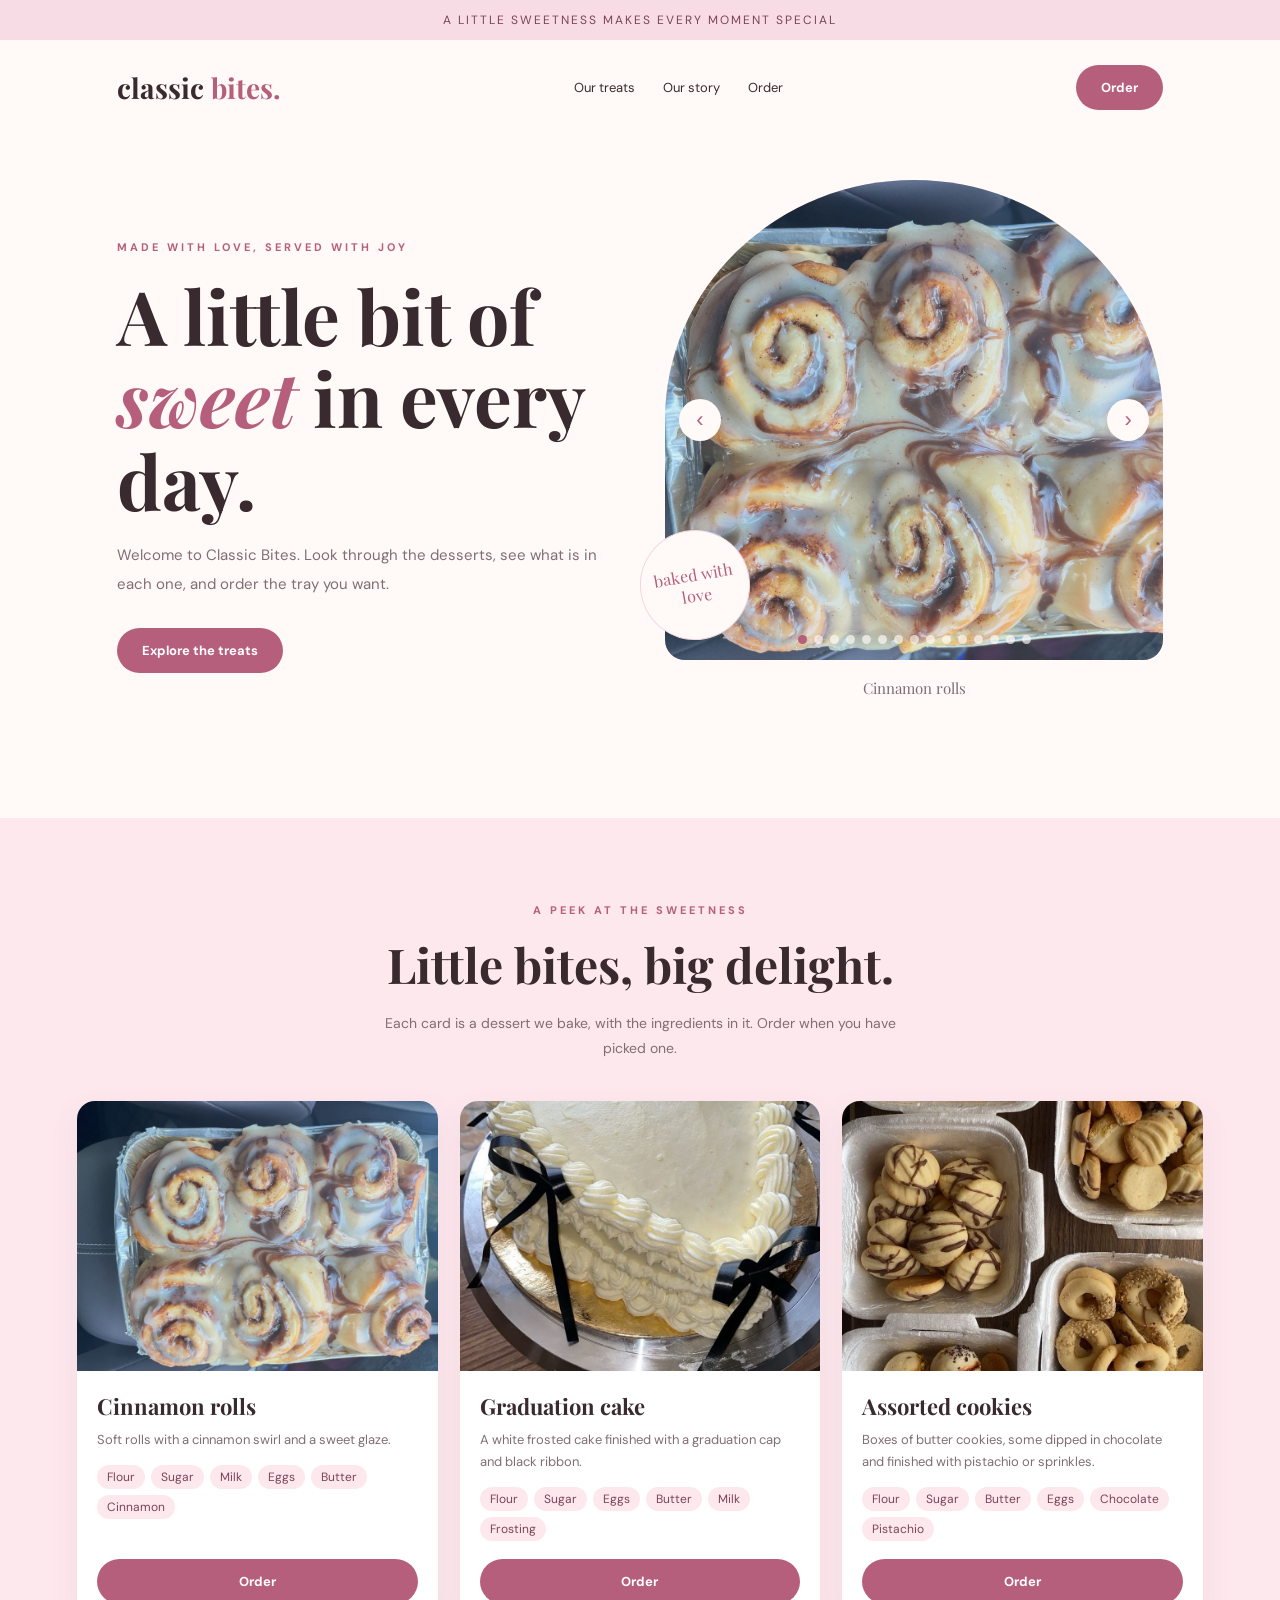
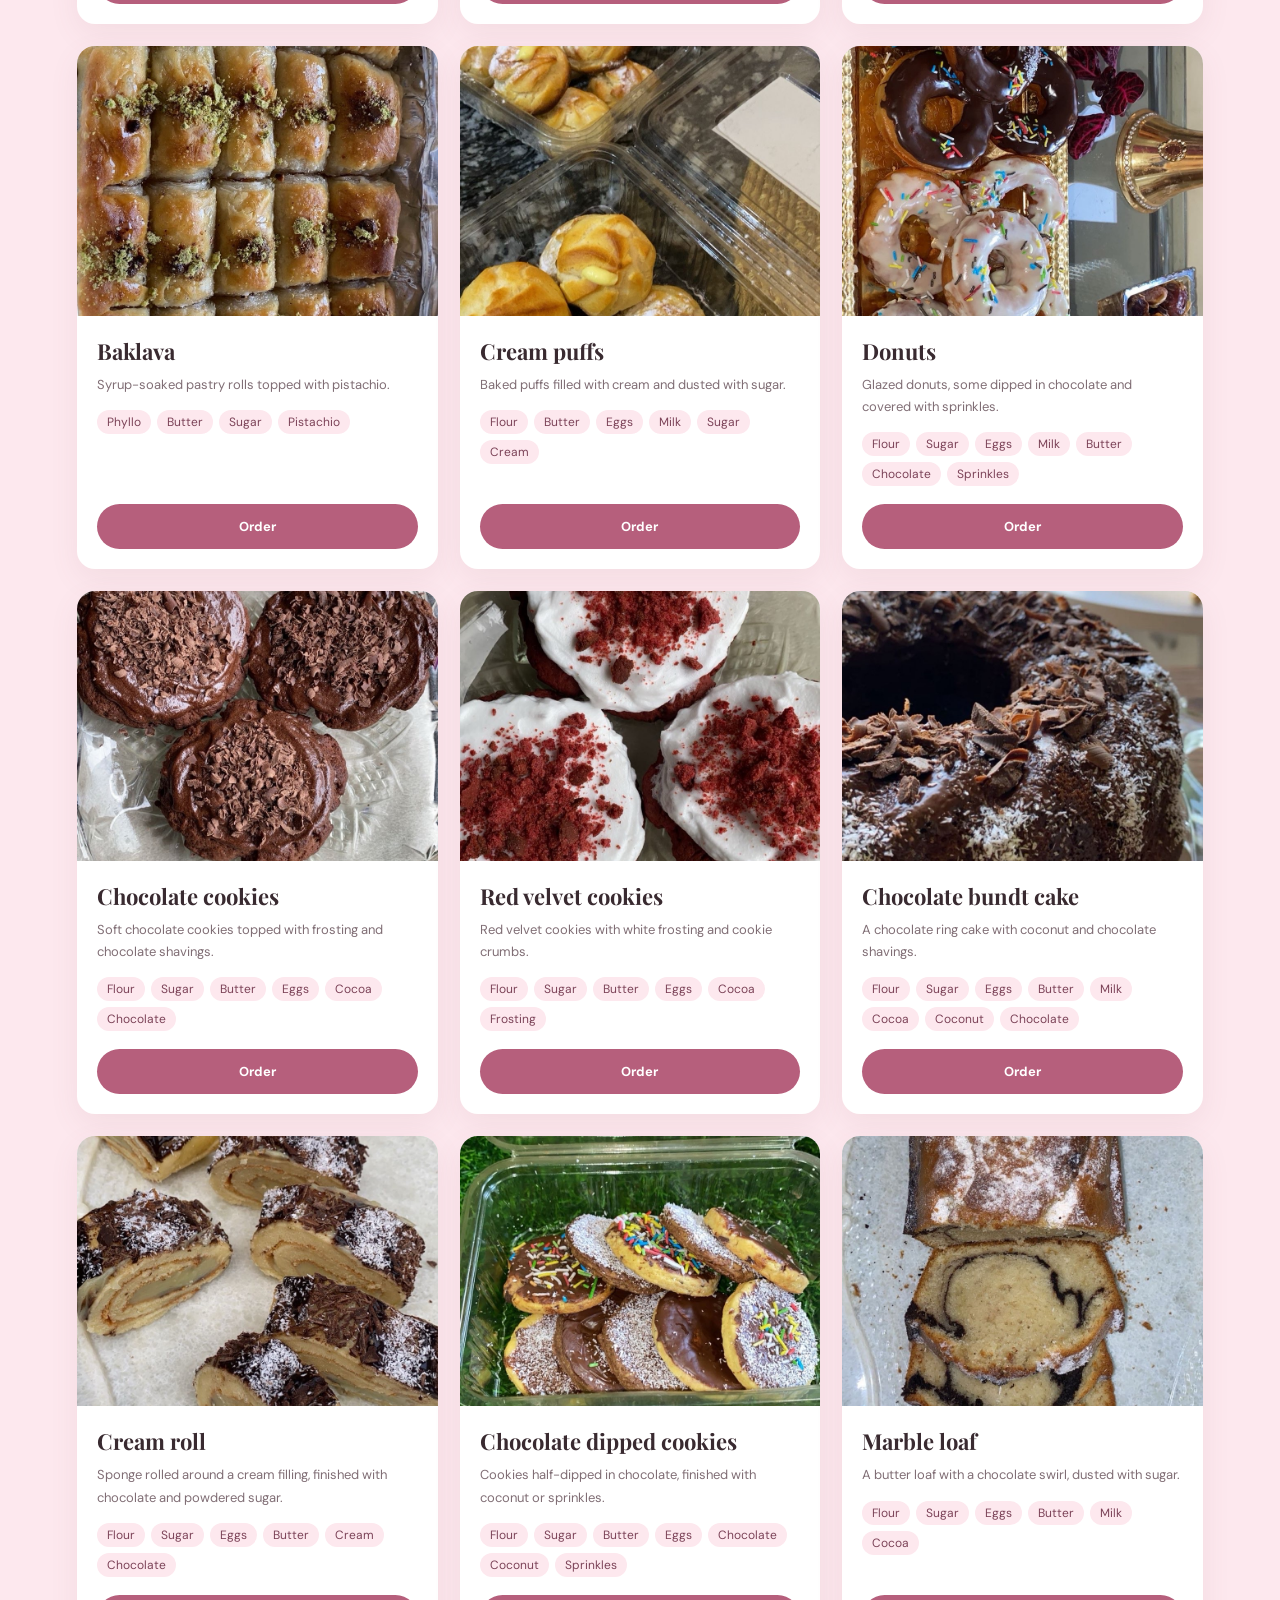
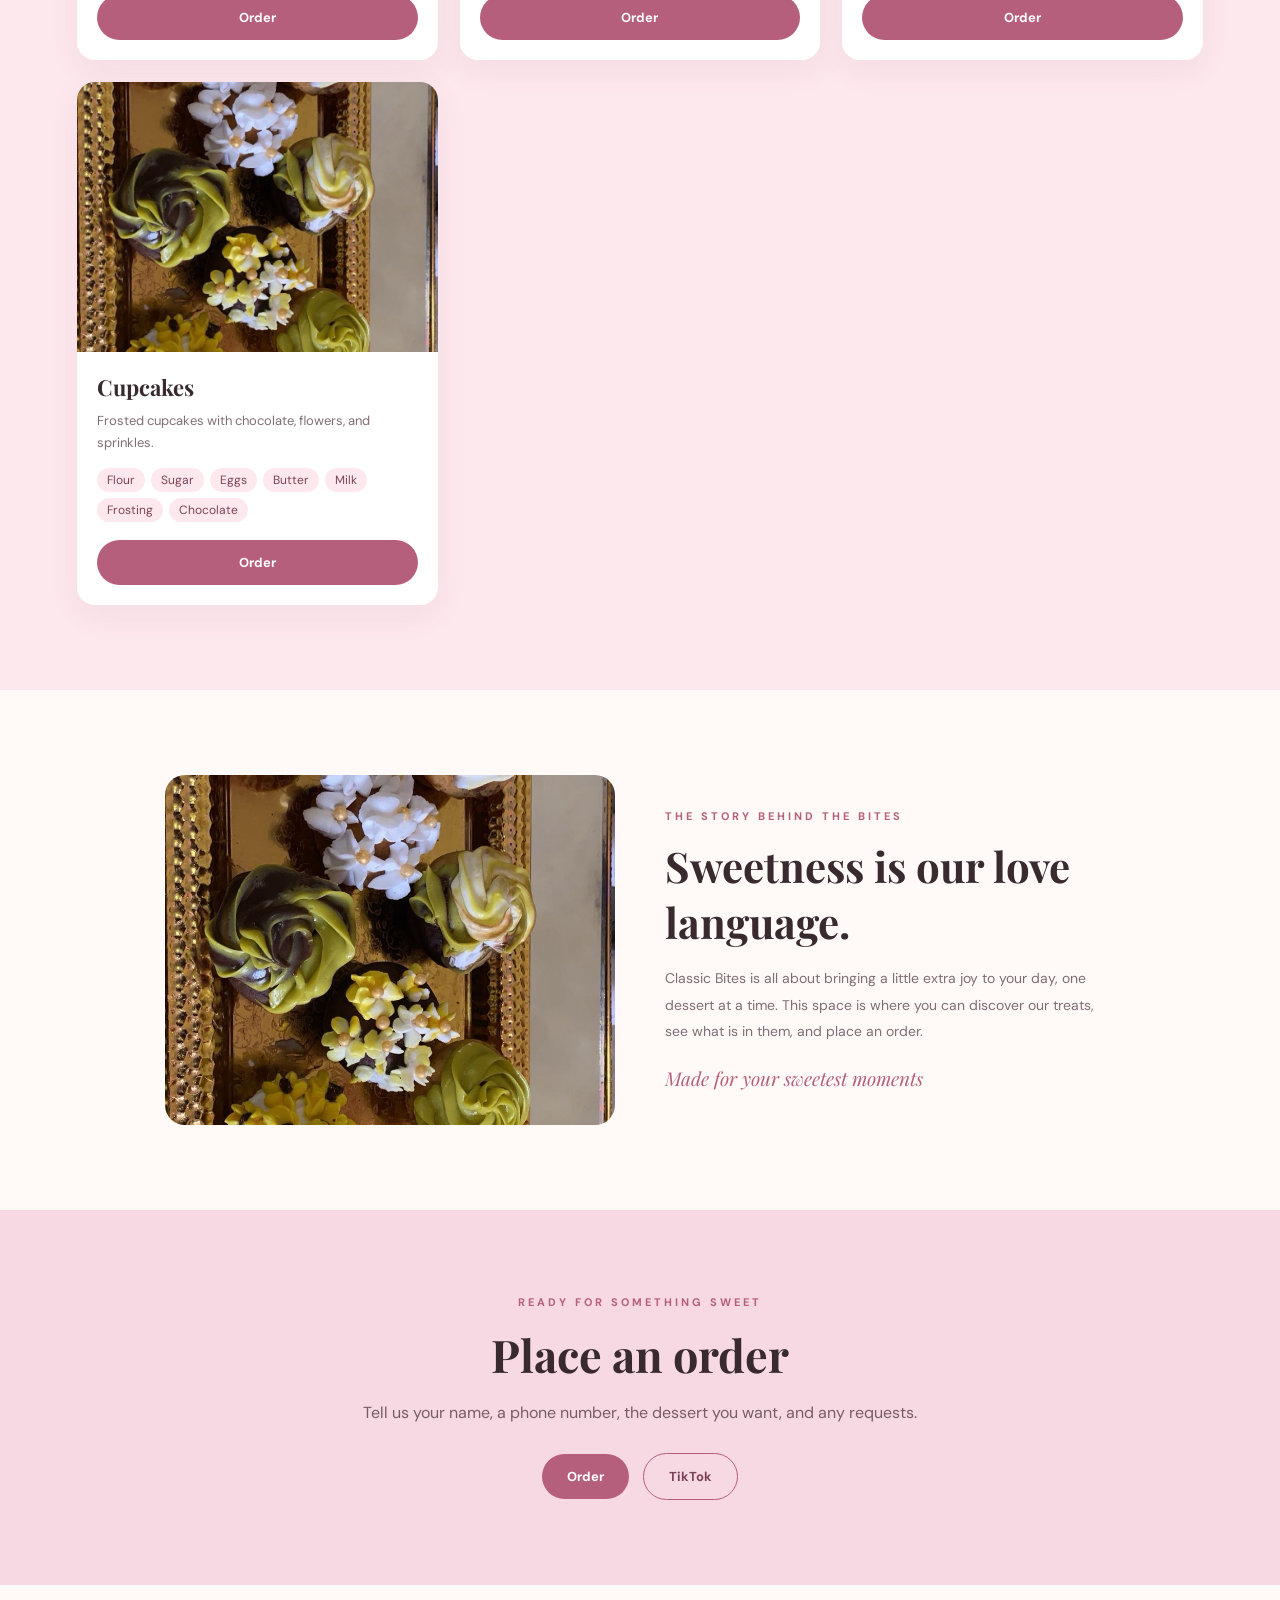
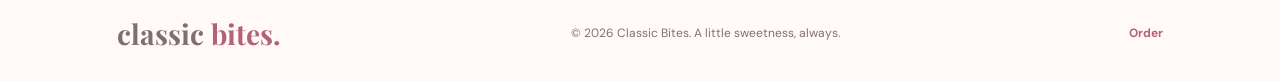
==== index.html @ 09674e78 "Show the baked desserts and add an order page. The homepage cycles the local photos and lists ingred" ====
<!DOCTYPE html>
<html lang="en">
<head>
<meta charset="UTF-8">
<meta name="viewport" content="width=device-width, initial-scale=1.0">
<title>Classic Bites | Sweet Moments</title>
<meta name="description" content="Classic Bites — baked desserts you can look through and order.">
<link href="https://fonts.googleapis.com/css2?family=DM+Sans:wght@400;500;600;700&family=Playfair+Display:ital,wght@0,500;0,600;0,700;1,500&display=swap" rel="stylesheet">
<link rel="stylesheet" href="styles.css">
</head>
<body>

<div class="announcement">
A LITTLE SWEETNESS MAKES EVERY MOMENT SPECIAL
</div>

<header>
<a href="index.html" class="logo">classic <span>bites.</span></a>

<nav>
<a href="#treats">Our treats</a>
<a href="#story">Our story</a>
<a href="order.html">Order</a>
</nav>

<a class="button" href="order.html">Order</a>
</header>

<main>

<section class="hero">
<div>
<div class="eyebrow">MADE WITH LOVE, SERVED WITH JOY</div>

<h1>A little bit of <em>sweet</em> in every day.</h1>

<p>
Welcome to Classic Bites. Look through the desserts, see what is in each one, and order the tray you want.
</p>

<a href="#treats" class="button">Explore the treats</a>
</div>

<div class="hero-image">
<div class="cycle-frame">
<div class="cycle" id="cycle"></div>
<button class="cycle-btn prev" id="cycle-prev" type="button" aria-label="Previous dessert">‹</button>
<button class="cycle-btn next" id="cycle-next" type="button" aria-label="Next dessert">›</button>
<div class="cycle-dots" id="cycle-dots"></div>
<div class="stamp">baked with<br>love</div>
</div>
<p class="cycle-caption" id="cycle-caption" aria-live="polite"></p>
</div>
</section>

<section class="section soft" id="treats">

<div class="eyebrow">A PEEK AT THE SWEETNESS</div>

<h2>Little bites, big delight.</h2>

<p class="intro">
Each card is a dessert we bake, with the ingredients in it. Order when you have picked one.
</p>

<div class="gallery" id="gallery"></div>
</section>

<section class="section" id="story">

<div class="about">

<img src="desserts/cupcakes.jpg" alt="Frosted cupcakes">

<div>
<div class="eyebrow">THE STORY BEHIND THE BITES</div>

<h2>Sweetness is our love language.</h2>

<p>
Classic Bites is all about bringing a little extra joy to your day, one dessert at a time. This space is where you can discover our treats, see what is in them, and place an order.
</p>

<div class="note">Made for your sweetest moments</div>
</div>

</div>
</section>

<section class="cta" id="connect">

<div class="eyebrow">READY FOR SOMETHING SWEET</div>

<h2>Place an order</h2>

<p>
Tell us your name, a phone number, the dessert you want, and any requests.
</p>

<a class="button" href="order.html">Order</a>
<a class="button" href="https://www.tiktok.com/search?q=Classic%20Bites" target="_blank" rel="noopener">TikTok</a>

</section>

</main>

<footer>

<a href="index.html" class="logo">classic <span>bites.</span></a>

<span>© 2026 Classic Bites. A little sweetness, always.</span>

<a class="social" href="order.html">Order</a>

</footer>

<script src="desserts.js"></script>
<script src="home.js"></script>
</body>
</html>
---- styles.css ----
* {
  margin: 0;
  padding: 0;
  box-sizing: border-box;
  scroll-behavior: smooth;
}

body {
  background: #fffaf8;
  color: #392a30;
  font-family: 'DM Sans', sans-serif;
}

a {
  text-decoration: none;
  color: inherit;
}

img {
  max-width: 100%;
}

.announcement {
  background: #f8dce5;
  color: #7c4358;
  text-align: center;
  padding: 12px;
  font-size: 12px;
  letter-spacing: 2px;
  text-transform: uppercase;
}

header {
  max-width: 1200px;
  margin: auto;
  padding: 25px 6%;
  display: flex;
  justify-content: space-between;
  align-items: center;
  flex-wrap: wrap;
  gap: 20px;
}

.logo {
  font-family: 'Playfair Display', serif;
  font-size: 28px;
  font-weight: bold;
}

.logo span {
  color: #b65f7c;
}

nav {
  display: flex;
  gap: 28px;
  font-size: 13px;
}

nav a:hover {
  color: #b65f7c;
}

.button {
  display: inline-block;
  background: #b65f7c;
  color: white;
  padding: 14px 25px;
  border-radius: 50px;
  font-size: 13px;
  font-weight: bold;
  border: 0;
  cursor: pointer;
  transition: .3s;
}

.button:hover {
  background: #944a65;
  transform: translateY(-3px);
}

.hero {
  max-width: 1200px;
  margin: auto;
  padding: 45px 6% 85px;
  display: grid;
  grid-template-columns: 1fr 1fr;
  align-items: center;
  gap: 50px;
}

.eyebrow {
  color: #b65f7c;
  font-size: 11px;
  letter-spacing: 3px;
  font-weight: bold;
  text-transform: uppercase;
}

h1, h2, h3 {
  font-family: 'Playfair Display', serif;
}

h1 {
  font-size: clamp(45px, 6vw, 75px);
  line-height: 1.1;
  margin: 20px 0;
}

h1 em {
  color: #b65f7c;
}

.hero p {
  color: #806e75;
  line-height: 1.9;
  font-size: 15px;
  margin-bottom: 30px;
}

.hero-image {
  position: relative;
}

.cycle-frame {
  position: relative;
}

.cycle {
  position: relative;
  height: 480px;
  border-radius: 50% 50% 20px 20px;
  overflow: hidden;
  background: #f6d9e2;
}

.cycle-slide {
  position: absolute;
  inset: 0;
  opacity: 0;
  transition: opacity .6s ease;
}

.cycle-slide.is-active {
  opacity: 1;
  z-index: 1;
}

.cycle-slide img {
  width: 100%;
  height: 100%;
  object-fit: cover;
}

.cycle-btn {
  position: absolute;
  top: 50%;
  z-index: 2;
  transform: translateY(-50%);
  width: 42px;
  height: 42px;
  border: 0;
  border-radius: 50%;
  background: #fffaf8;
  color: #b65f7c;
  font-size: 22px;
  cursor: pointer;
  box-shadow: 0 8px 20px #8b536030;
}

.cycle-btn.prev { left: 14px; }
.cycle-btn.next { right: 14px; }

.cycle-dots {
  position: absolute;
  left: 0;
  right: 0;
  bottom: 16px;
  z-index: 2;
  display: flex;
  justify-content: center;
  flex-wrap: wrap;
  gap: 7px;
  padding: 0 70px;
}

.cycle-dots button {
  width: 9px;
  height: 9px;
  border: 0;
  border-radius: 50%;
  background: #fffaf8aa;
  cursor: pointer;
}

.cycle-dots button.is-active {
  background: #b65f7c;
}

.cycle-caption {
  margin-top: 14px;
  text-align: center;
  font-family: 'Playfair Display', serif;
  font-size: 20px;
  color: #7c4358;
}

.stamp {
  position: absolute;
  bottom: 20px;
  left: -25px;
  z-index: 2;
  background: #fffaf8;
  color: #b65f7c;
  width: 110px;
  height: 110px;
  border-radius: 50%;
  display: grid;
  place-items: center;
  text-align: center;
  font-family: 'Playfair Display', serif;
  font-size: 16px;
  transform: rotate(-10deg);
  border: 1px solid #f0d7df;
}

.section {
  padding: 85px 6%;
  text-align: center;
}

.soft {
  background: #fde8ee;
}

.section h2 {
  font-size: clamp(35px, 4vw, 48px);
  margin: 15px 0;
}

.intro {
  max-width: 550px;
  margin: 0 auto 40px;
  color: #806e75;
  line-height: 1.8;
  font-size: 14px;
}

.gallery {
  max-width: 1150px;
  margin: auto;
  display: grid;
  grid-template-columns: repeat(3, 1fr);
  gap: 22px;
  text-align: left;
}

.treat {
  background: white;
  border-radius: 18px;
  overflow: hidden;
  box-shadow: 0 10px 30px #8b536015;
  transition: .3s;
  display: flex;
  flex-direction: column;
}

.treat:hover {
  transform: translateY(-7px);
}

.treat img {
  width: 100%;
  height: 270px;
  object-fit: cover;
}

.treat-copy {
  padding: 20px;
  display: flex;
  flex-direction: column;
  flex: 1;
}

.treat-copy h3 {
  font-size: 22px;
  margin-bottom: 8px;
}

.treat-copy p {
  color: #806e75;
  font-size: 13px;
  line-height: 1.7;
}

.ingredients {
  display: flex;
  flex-wrap: wrap;
  gap: 6px;
  list-style: none;
  margin: 14px 0 18px;
}

.ingredients li {
  background: #fde8ee;
  color: #7c4358;
  border-radius: 999px;
  padding: 4px 10px;
  font-size: 12px;
}

.treat-copy .button {
  margin-top: auto;
  text-align: center;
}

.about {
  max-width: 950px;
  margin: auto;
  display: grid;
  grid-template-columns: 1fr 1fr;
  gap: 50px;
  align-items: center;
  text-align: left;
}

.about img {
  width: 100%;
  height: 350px;
  object-fit: cover;
  border-radius: 20px;
}

.about h2 {
  font-size: 42px;
  margin: 15px 0;
}

.about p {
  color: #806e75;
  line-height: 1.9;
  font-size: 14px;
}

.note {
  color: #b65f7c;
  font-family: 'Playfair Display', serif;
  font-size: 19px;
  font-style: italic;
  margin-top: 20px;
}

.cta {
  background: #f6d9e2;
  text-align: center;
  padding: 85px 6%;
}

.cta h2 {
  font-size: 45px;
  margin: 15px 0;
}

.cta p {
  color: #765d67;
  line-height: 1.8;
  margin-bottom: 25px;
}

.cta .button + .button {
  margin-left: 10px;
  background: transparent;
  color: #7c4358;
  border: 1px solid #b65f7c;
}

.cta .button + .button:hover {
  background: #fffaf8;
}

footer {
  max-width: 1200px;
  margin: auto;
  padding: 30px 6%;
  display: flex;
  justify-content: space-between;
  align-items: center;
  gap: 20px;
  color: #806e75;
  font-size: 12px;
}

.social {
  color: #b65f7c;
  font-weight: bold;
}

.order-wrap {
  max-width: 640px;
  margin: 20px auto 80px;
  padding: 0 6%;
}

.order-card {
  background: white;
  border-radius: 24px;
  padding: 32px 28px;
  box-shadow: 0 10px 30px #8b536015;
  text-align: left;
}

.order-card h1 {
  font-size: clamp(36px, 5vw, 52px);
  margin: 10px 0 8px;
}

.order-card > p {
  color: #806e75;
  line-height: 1.7;
  margin-bottom: 22px;
}

.order-card label {
  display: block;
  font-size: 13px;
  font-weight: 600;
  margin-bottom: 14px;
}

.order-card input,
.order-card select,
.order-card textarea {
  display: block;
  width: 100%;
  margin-top: 6px;
  padding: 12px 14px;
  border: 1px solid #f0d7df;
  border-radius: 12px;
  background: #fffaf8;
  color: #392a30;
  font: inherit;
  font-size: 15px;
}

.order-card textarea {
  min-height: 110px;
  resize: vertical;
}

.order-status {
  margin-top: 16px;
  color: #7c4358;
  line-height: 1.6;
}

.order-status.is-error {
  color: #8a3d45;
}

.thanks {
  display: none;
}

.thanks.is-visible {
  display: block;
}

@media (max-width: 760px) {
  header {
    justify-content: center;
  }

  nav {
    width: 100%;
    justify-content: center;
    gap: 18px;
  }

  .hero {
    grid-template-columns: 1fr;
    gap: 35px;
  }

  .hero-image {
    order: -1;
  }

  .cycle {
    height: 350px;
  }

  .stamp {
    left: 8px;
    bottom: 16px;
    width: 90px;
    height: 90px;
    font-size: 14px;
  }

  .gallery {
    grid-template-columns: 1fr;
    max-width: 430px;
  }

  .about {
    grid-template-columns: 1fr;
  }

  .cta .button + .button {
    margin: 12px 0 0;
  }

  footer {
    flex-direction: column;
    text-align: center;
  }
}

@media (prefers-reduced-motion: reduce) {
  * {
    scroll-behavior: auto;
  }

  .cycle-slide,
  .treat,
  .button {
    transition: none;
  }
}
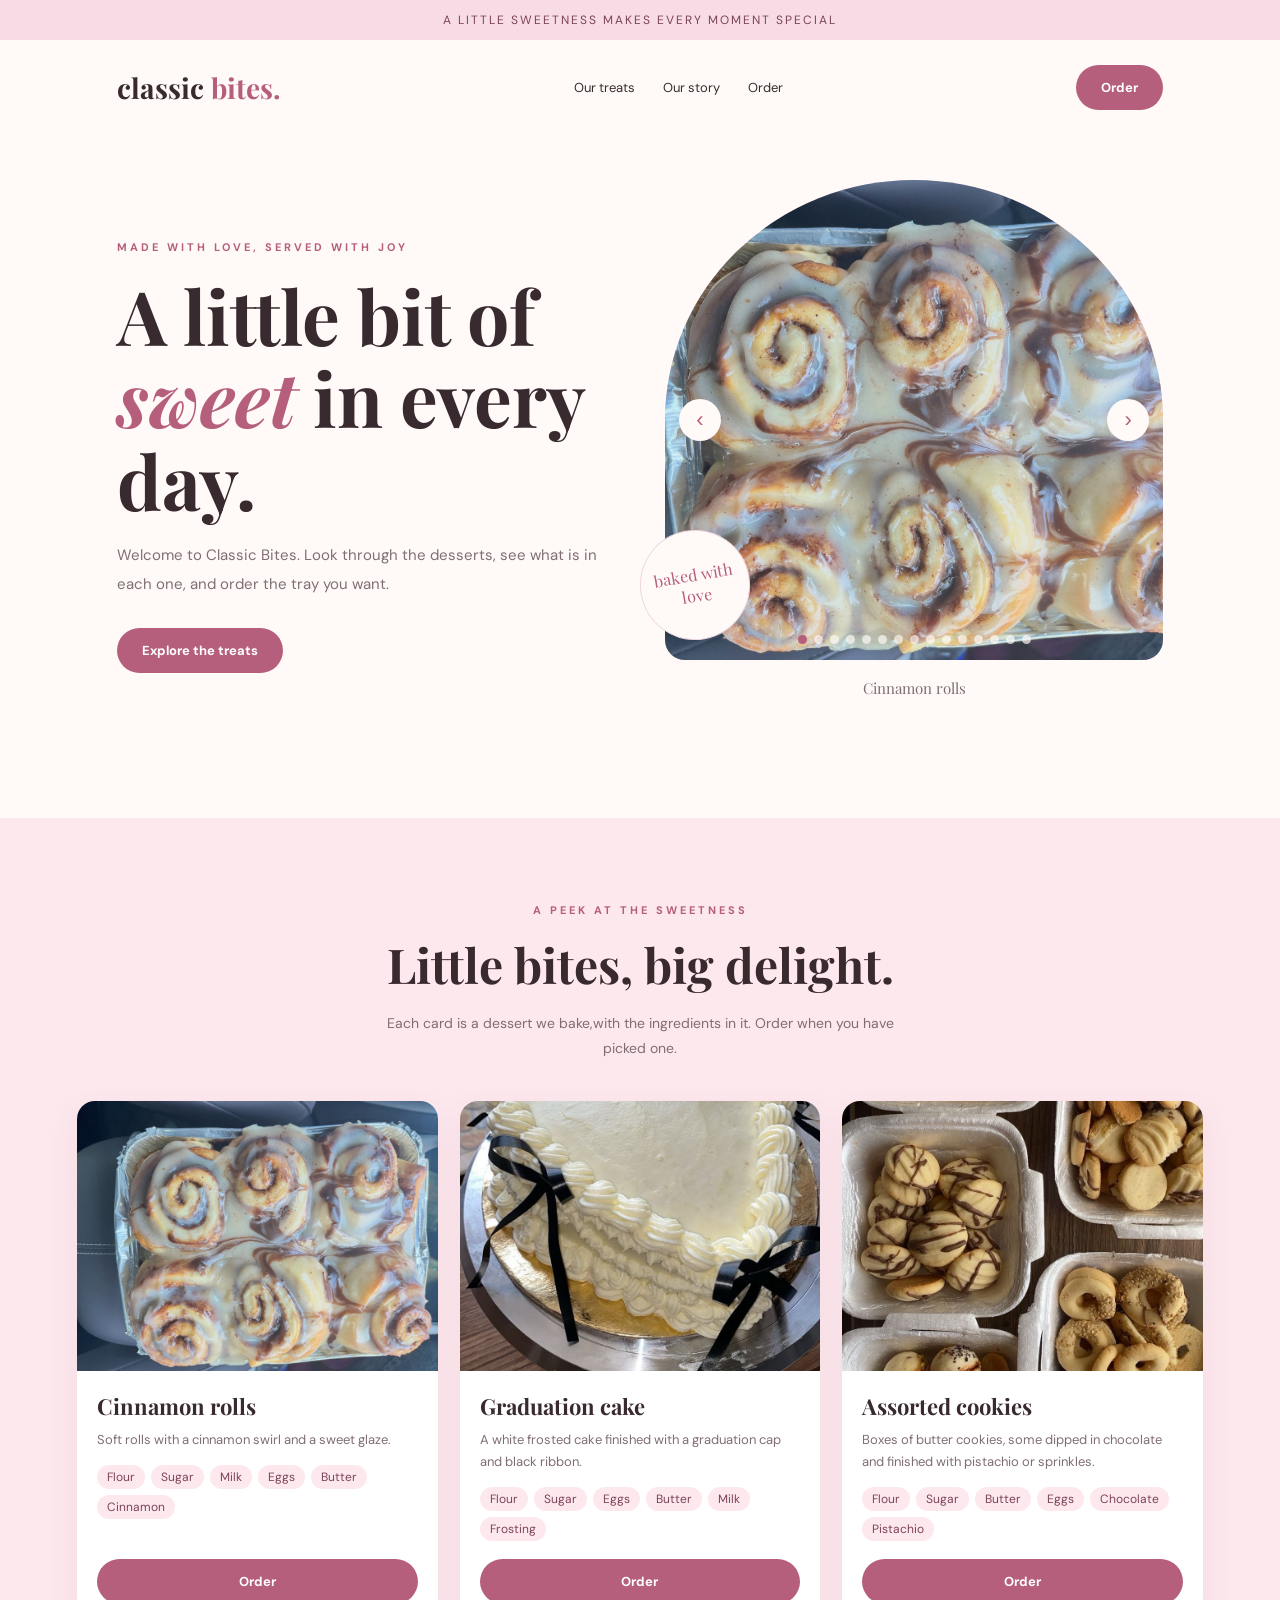
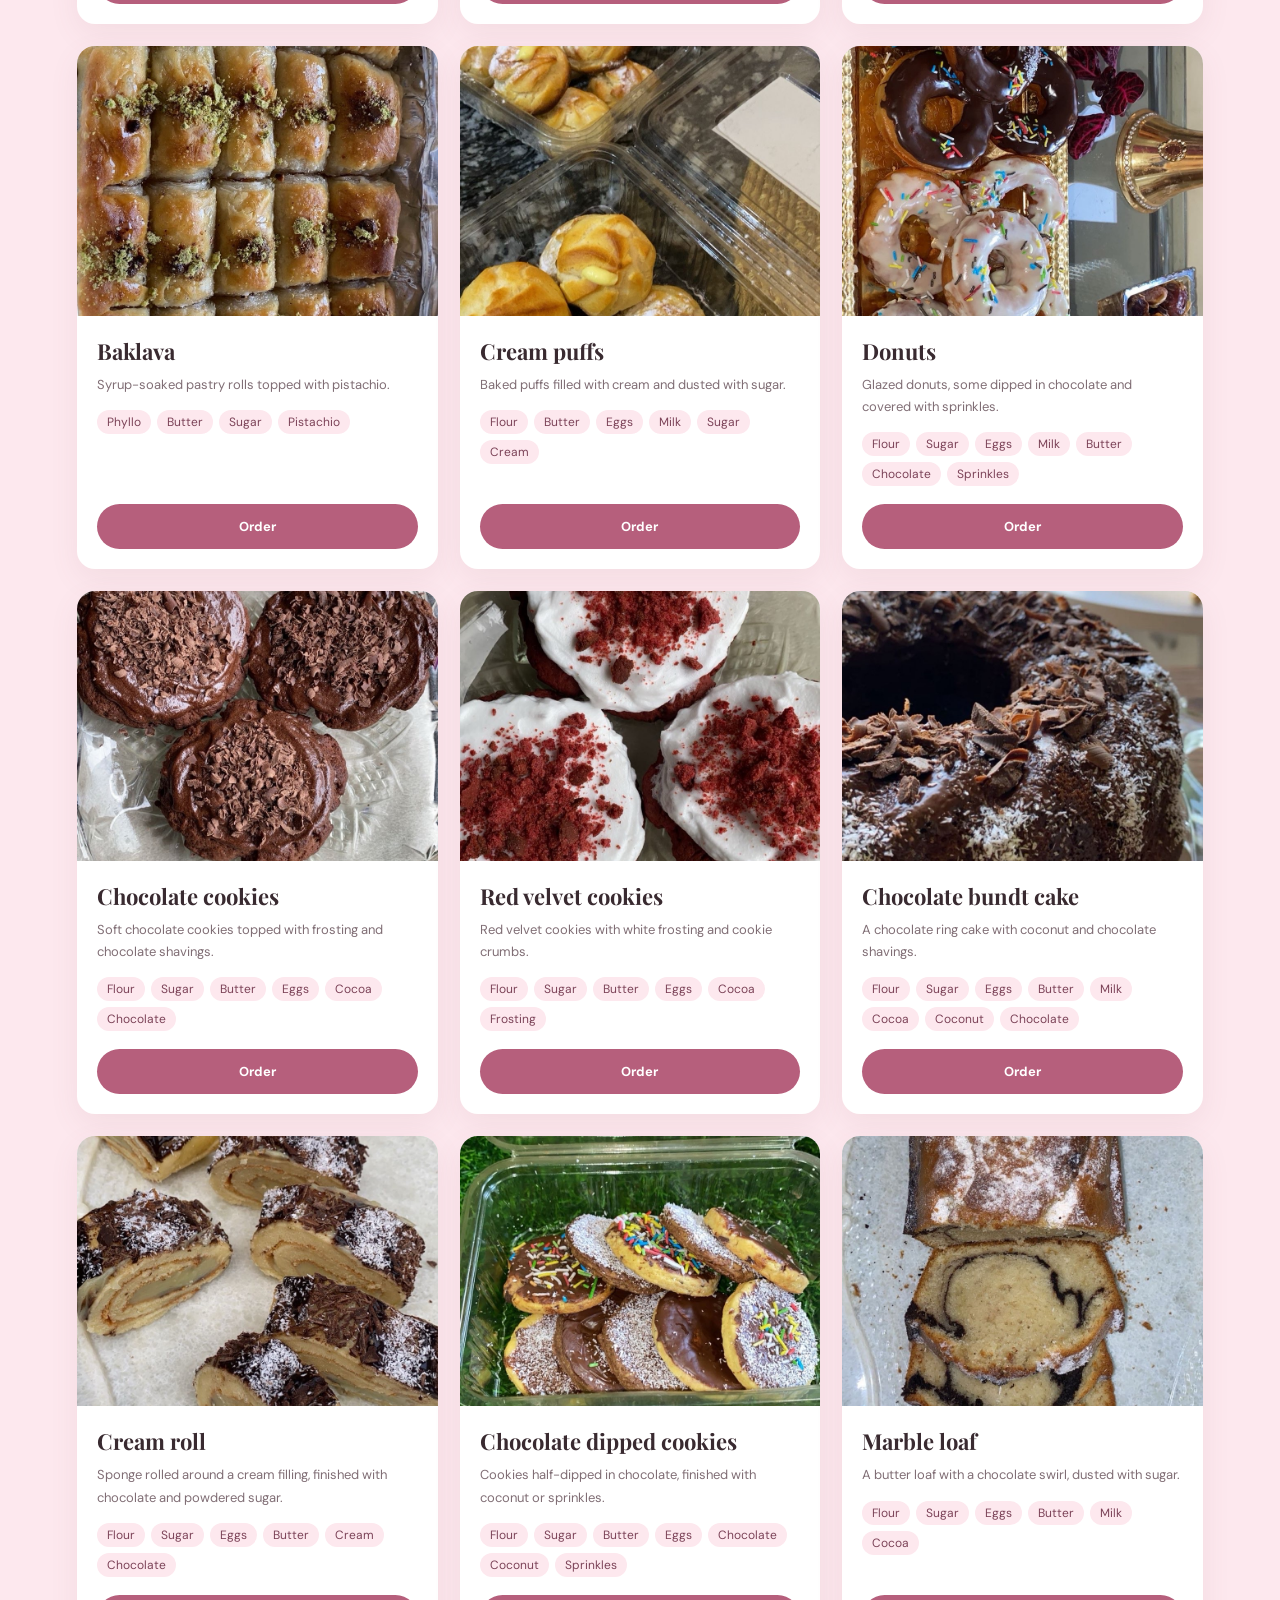
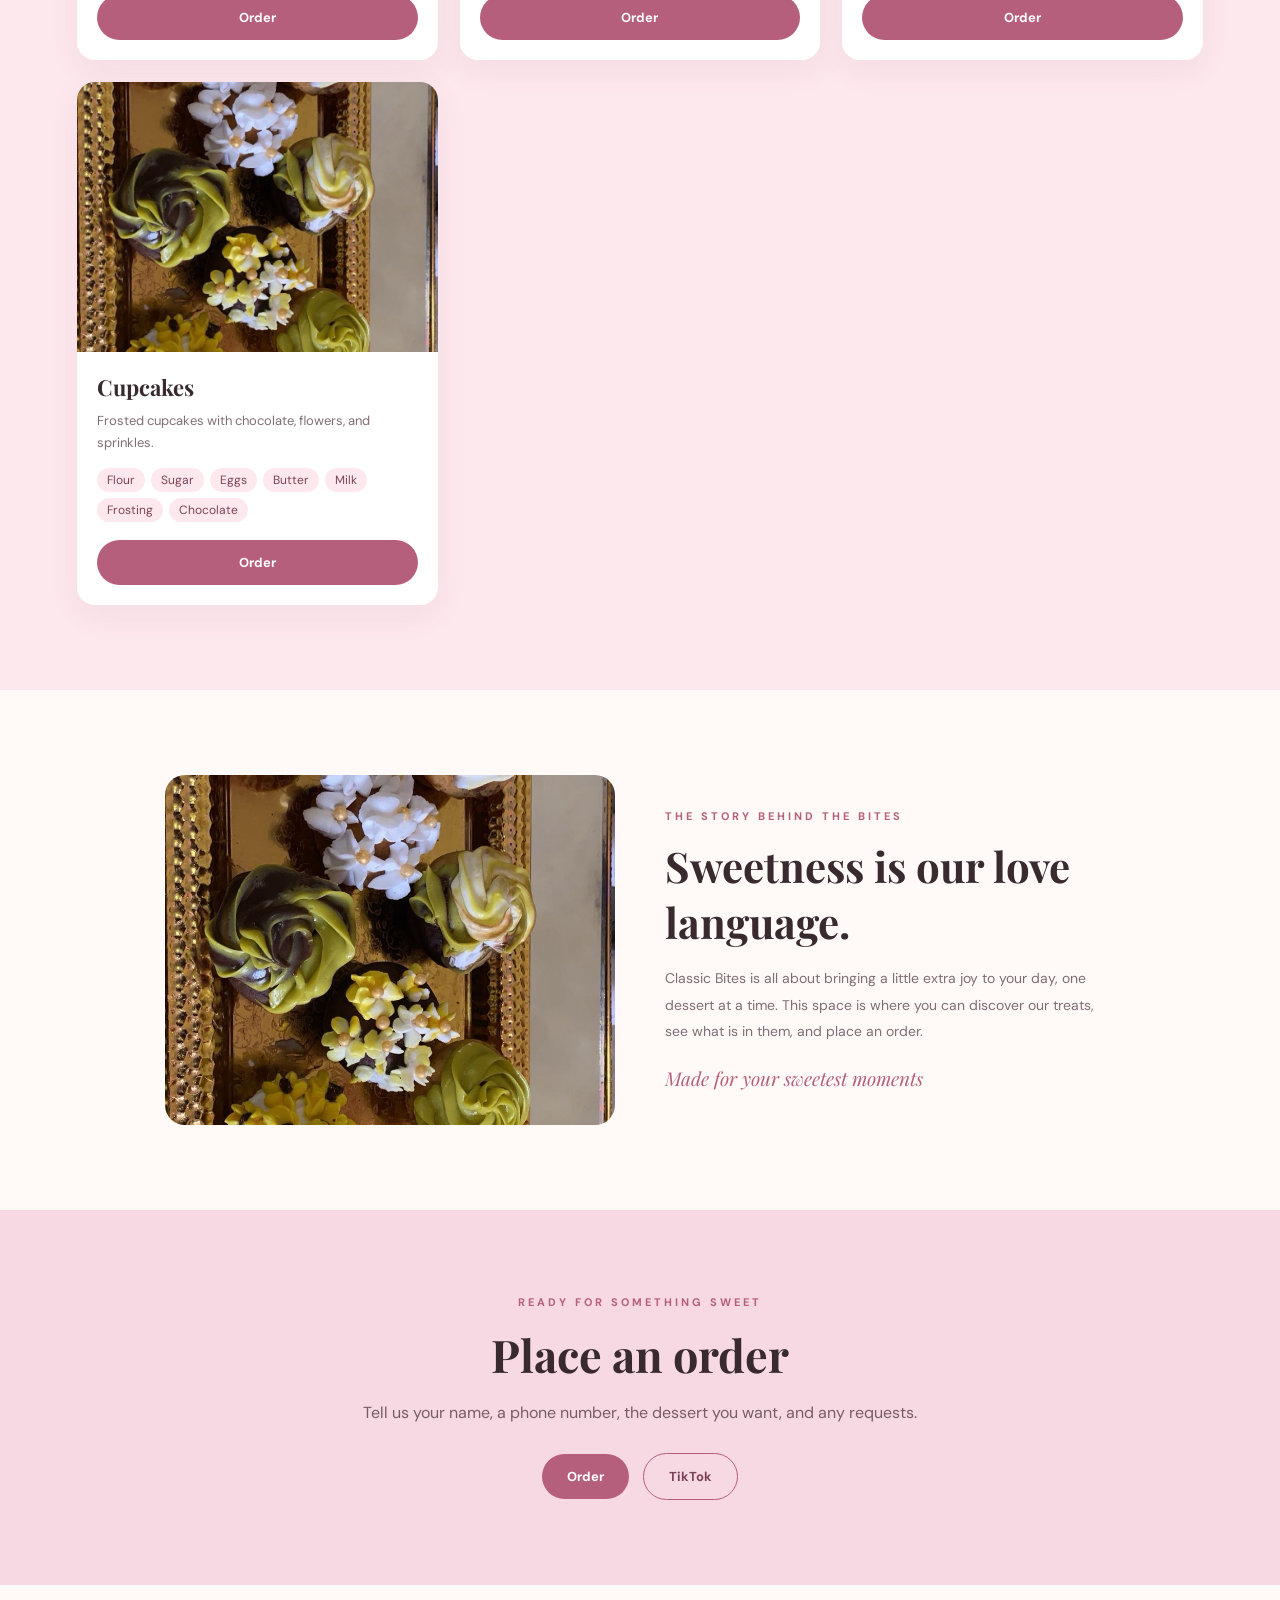
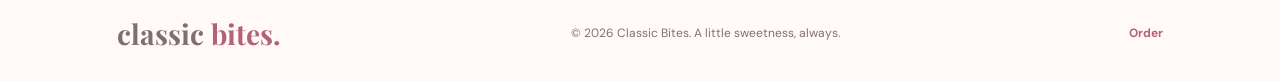
==== commit 964aa781: "f" ====
--- a/index.html
+++ b/index.html
@@ -11,7 +11,7 @@
 <body>
 
 <div class="announcement">
-A LITTLE SWEETNESS MAKES EVERY MOMENT SPECIAL
+A LITTLE SWEETNESS MAKES  EVERY MOMENT SPECIAL
 </div>
 
 <header>
@@ -60,7 +60,7 @@
 <h2>Little bites, big delight.</h2>
 
 <p class="intro">
-Each card is a dessert we bake, with the ingredients in it. Order when you have picked one.
+Each card is a dessert we bake,with the ingredients in it. Order when you have picked one.
 </p>
 
 <div class="gallery" id="gallery"></div>
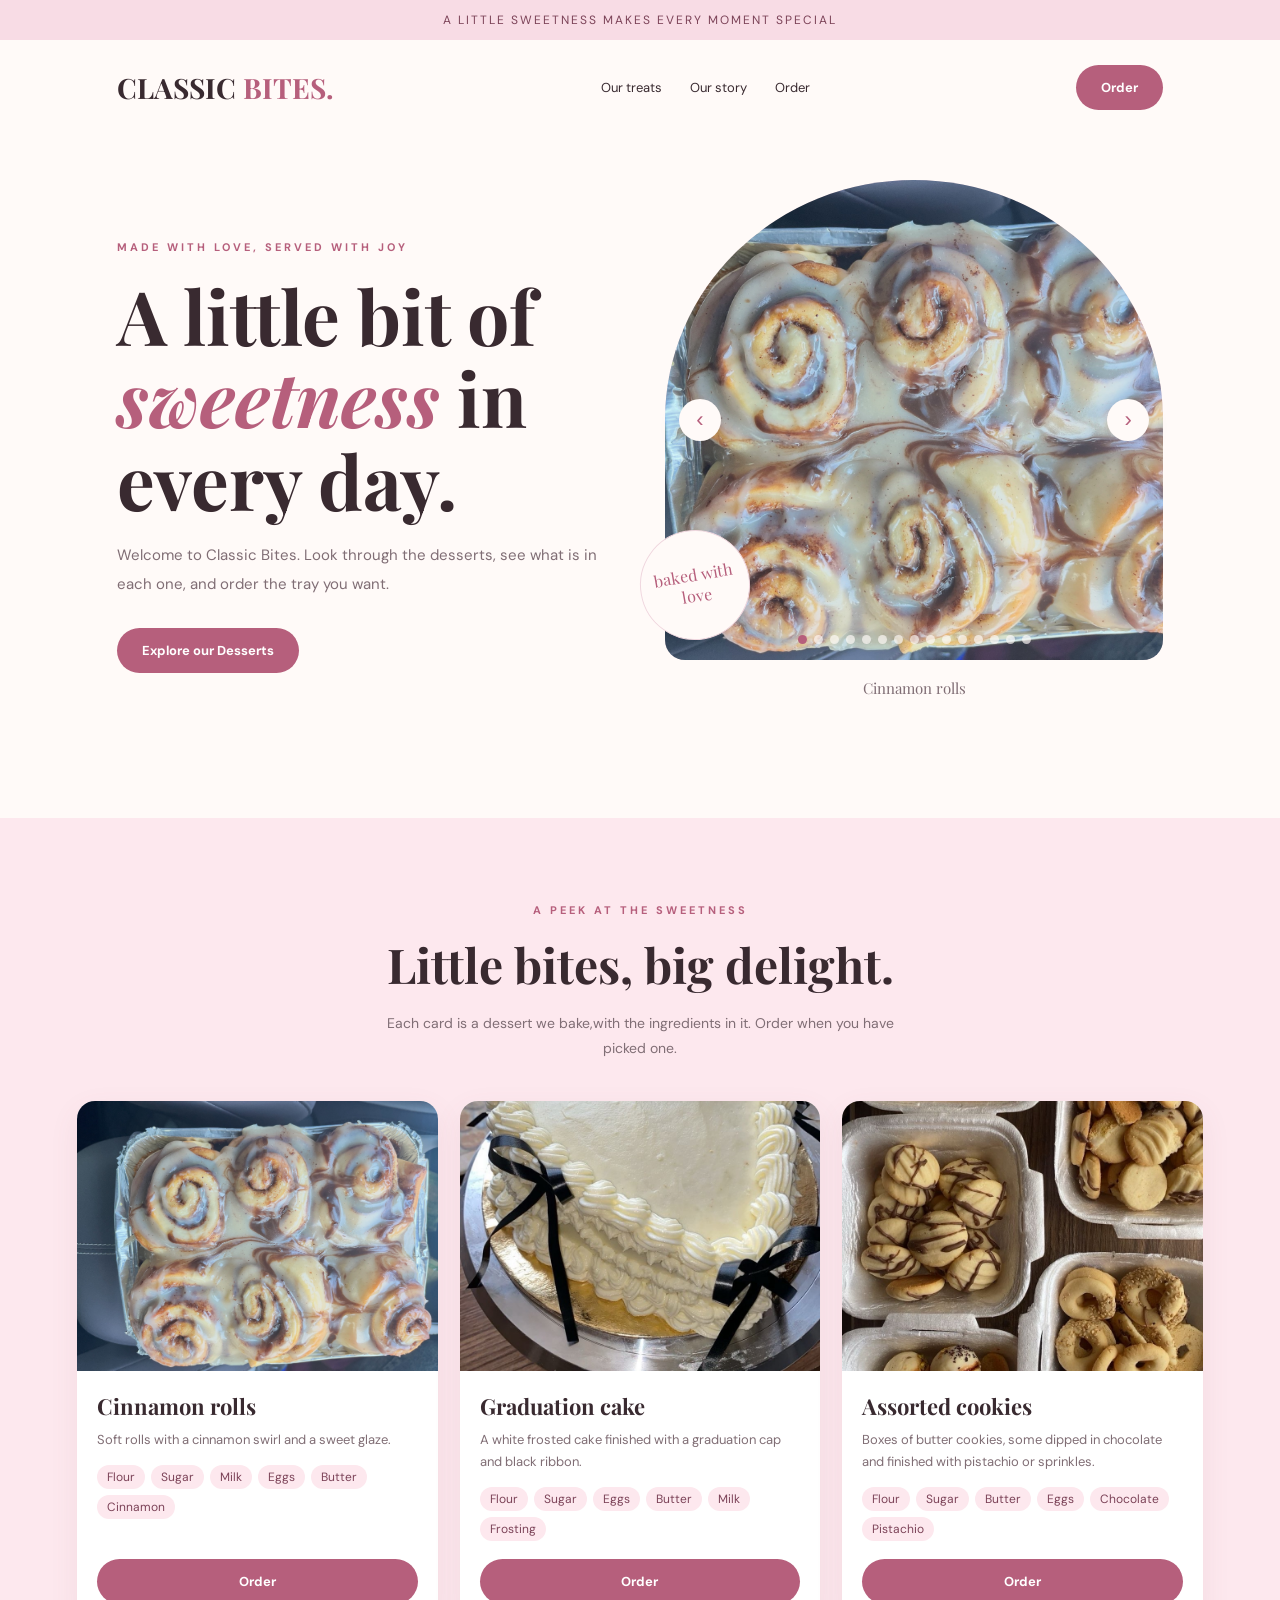
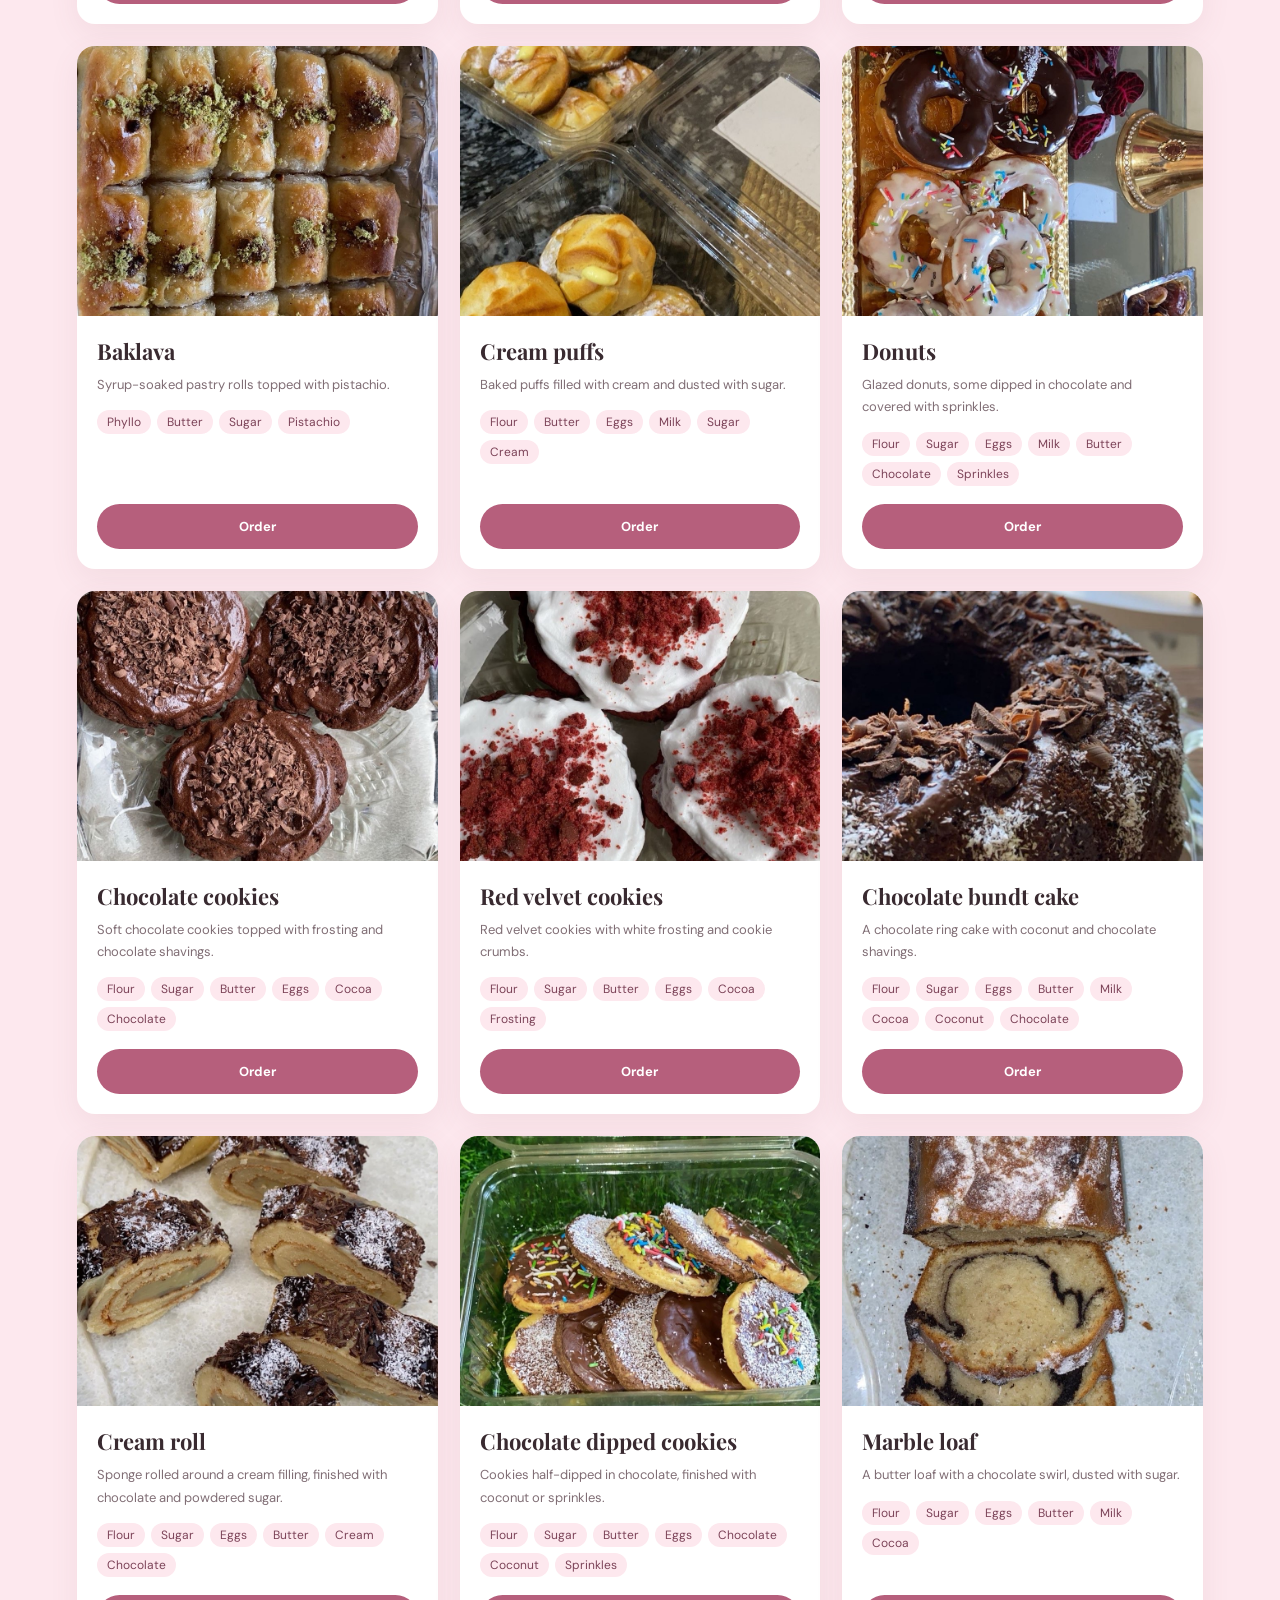
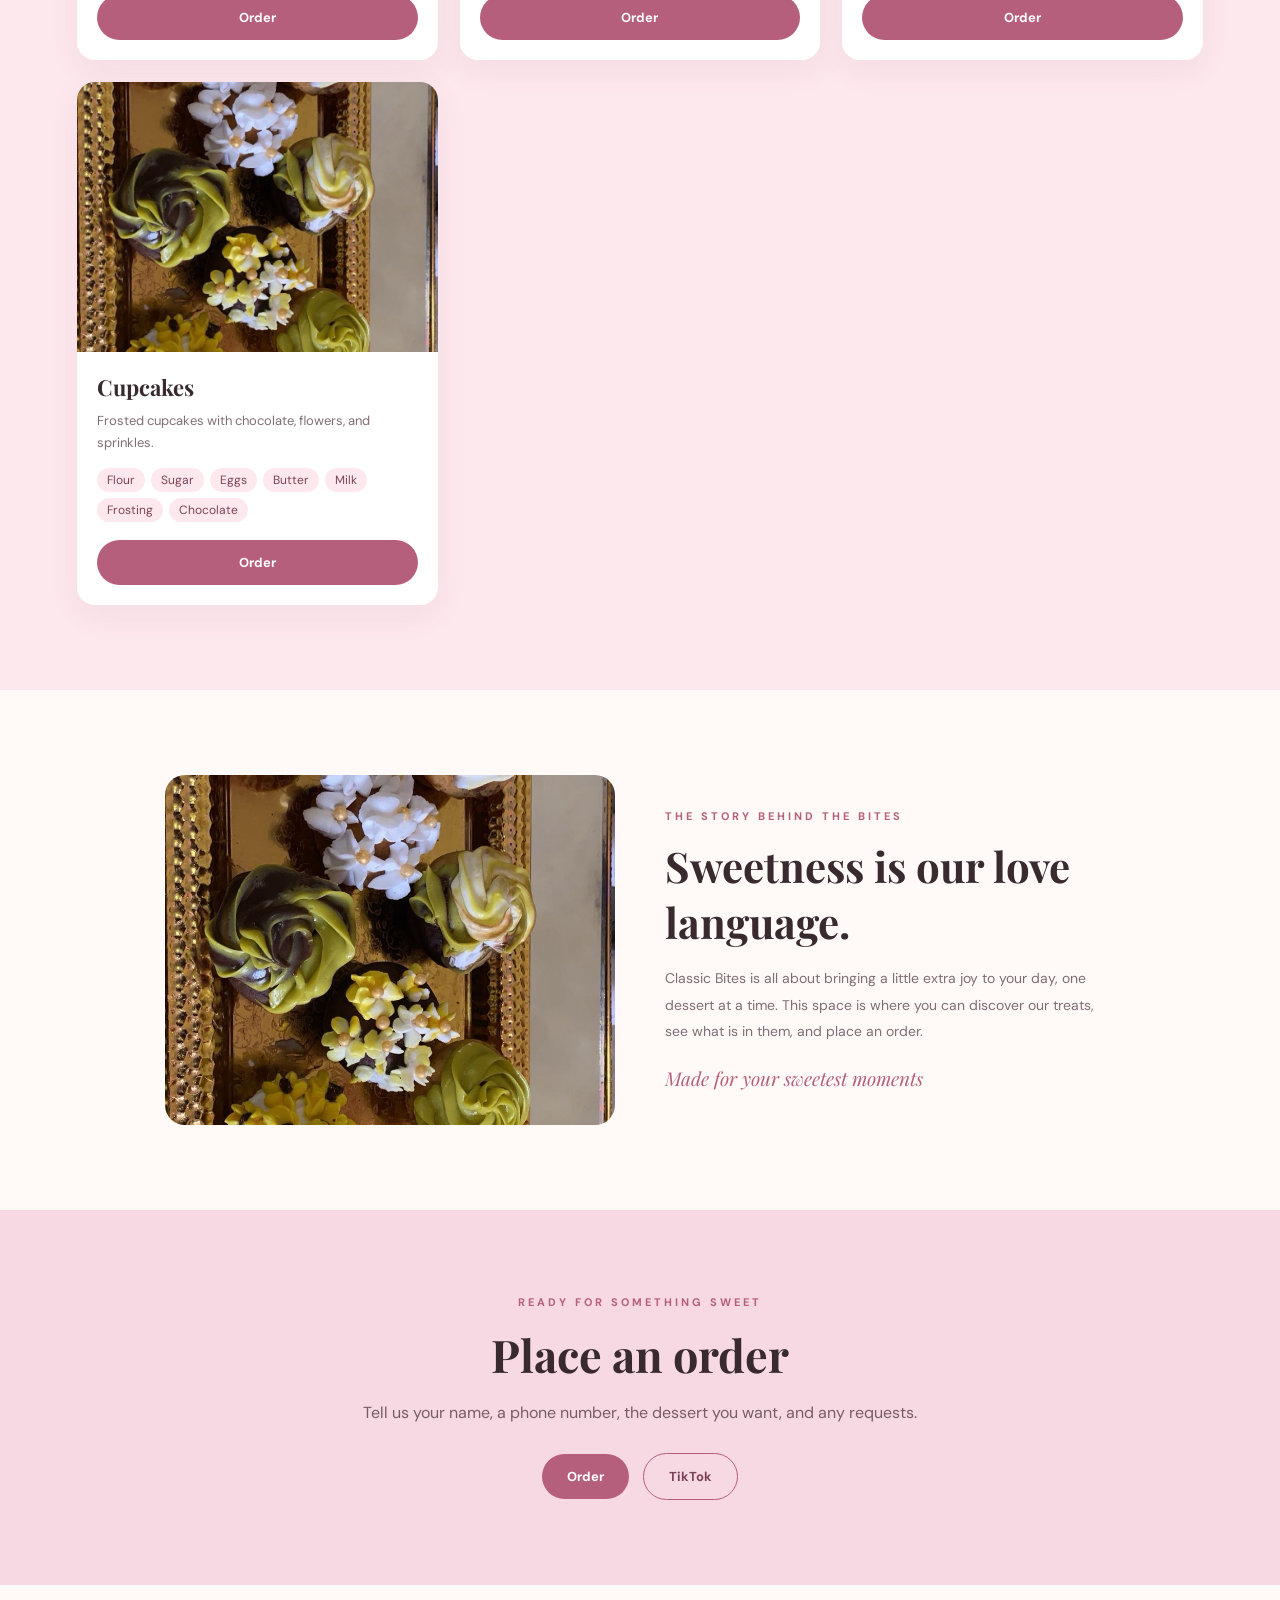
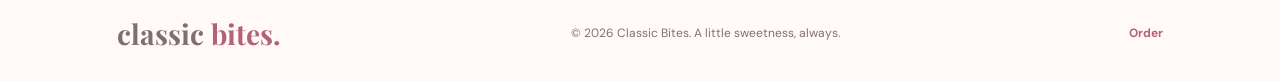
==== commit 967fe0d1: "Update index.html" ====
--- a/index.html
+++ b/index.html
@@ -15,7 +15,7 @@
 </div>
 
 <header>
-<a href="index.html" class="logo">classic <span>bites.</span></a>
+<a href="index.html" class="logo">CLASSIC <span>BITES.</span></a>
 
 <nav>
 <a href="#treats">Our treats</a>
@@ -32,13 +32,13 @@
 <div>
 <div class="eyebrow">MADE WITH LOVE, SERVED WITH JOY</div>
 
-<h1>A little bit of <em>sweet</em> in every day.</h1>
+<h1>A little bit of <em>sweetness</em> in every day.</h1>
 
 <p>
 Welcome to Classic Bites. Look through the desserts, see what is in each one, and order the tray you want.
 </p>
 
-<a href="#treats" class="button">Explore the treats</a>
+<a href="#treats" class="button">Explore our Desserts</a>
 </div>
 
 <div class="hero-image">
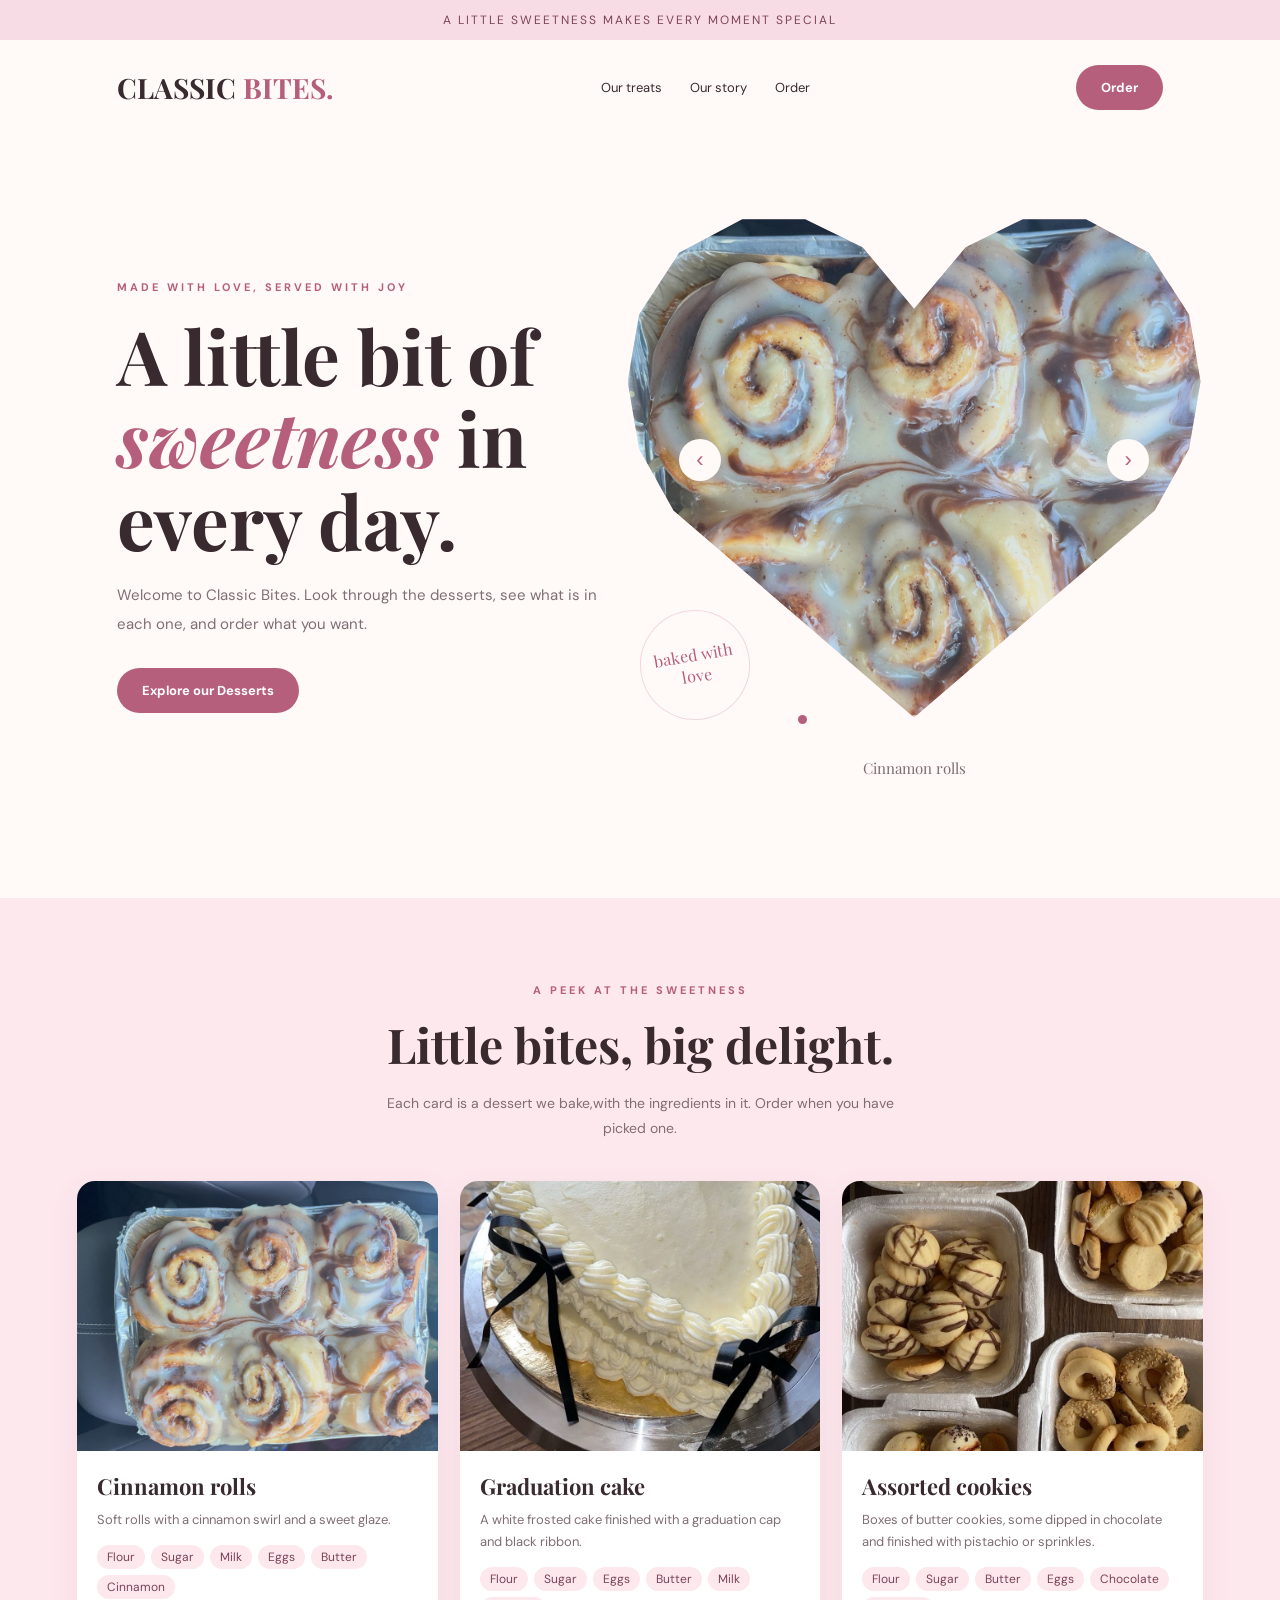
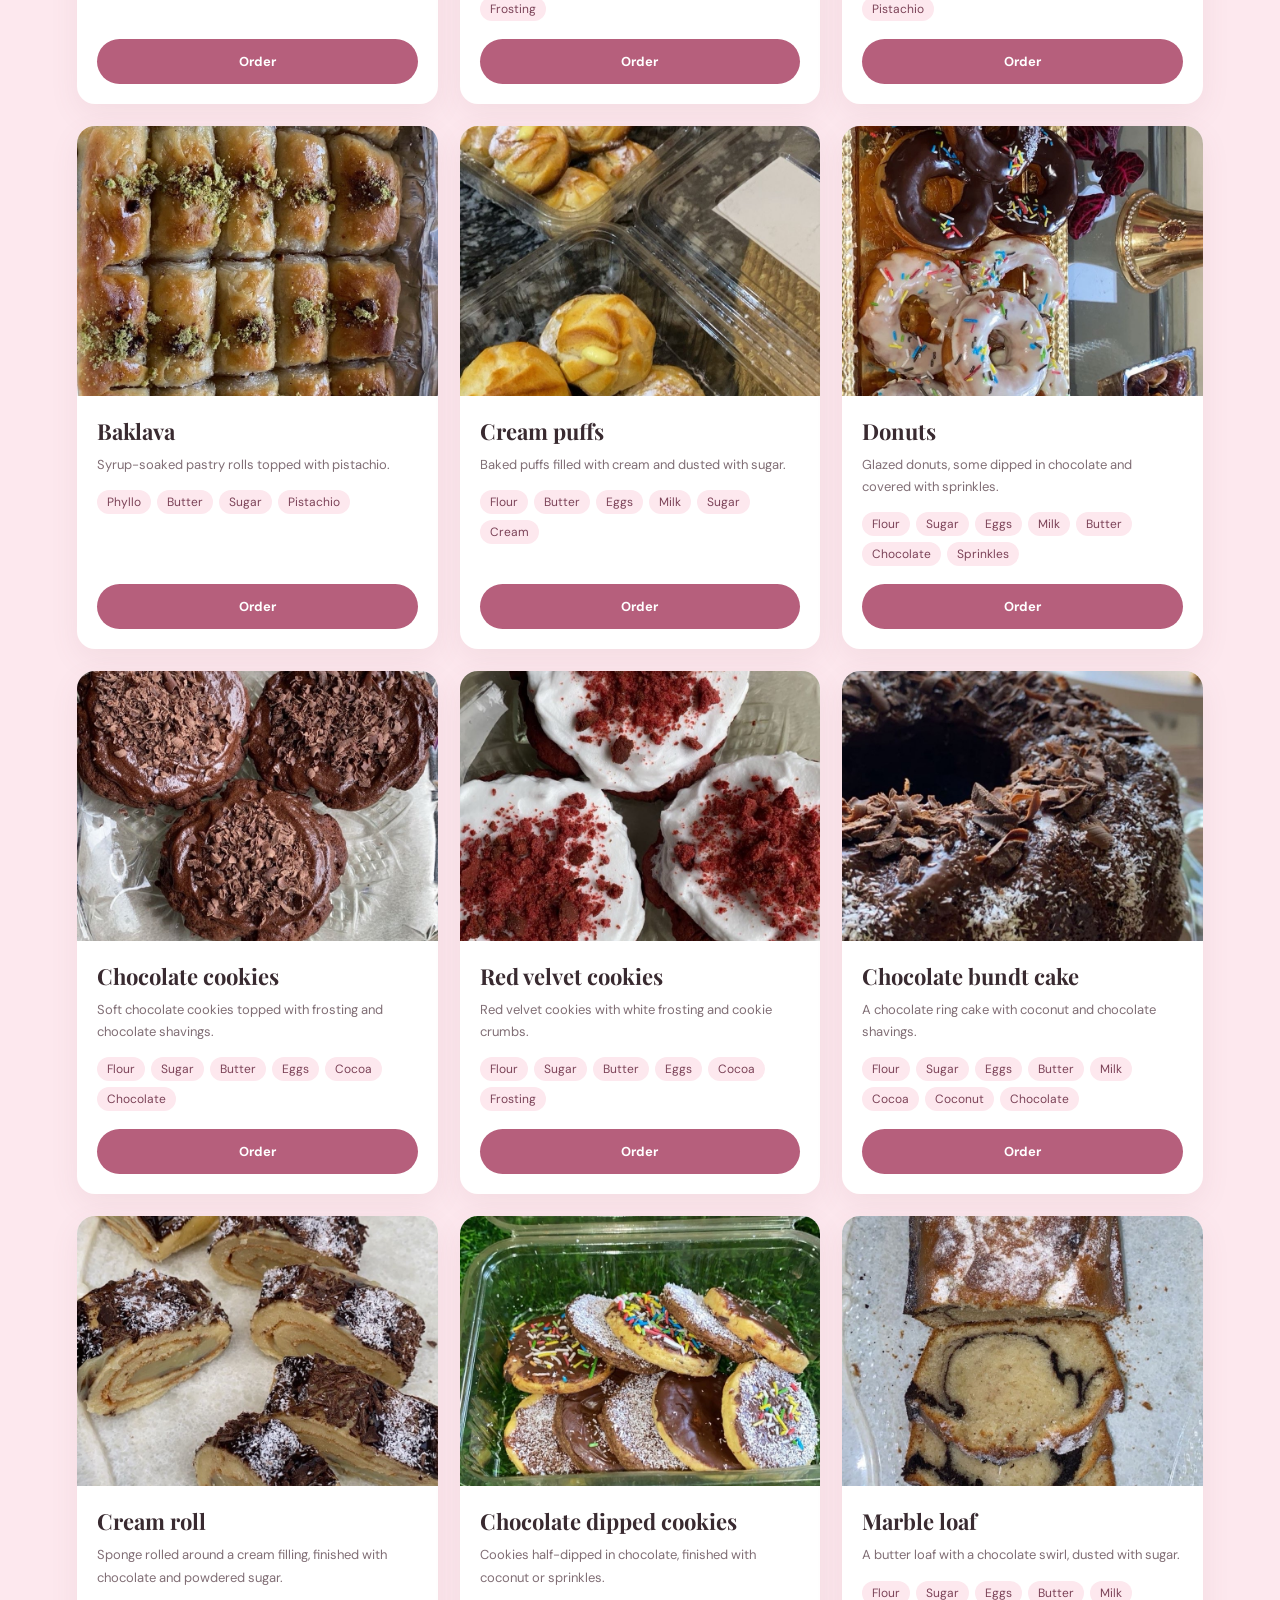
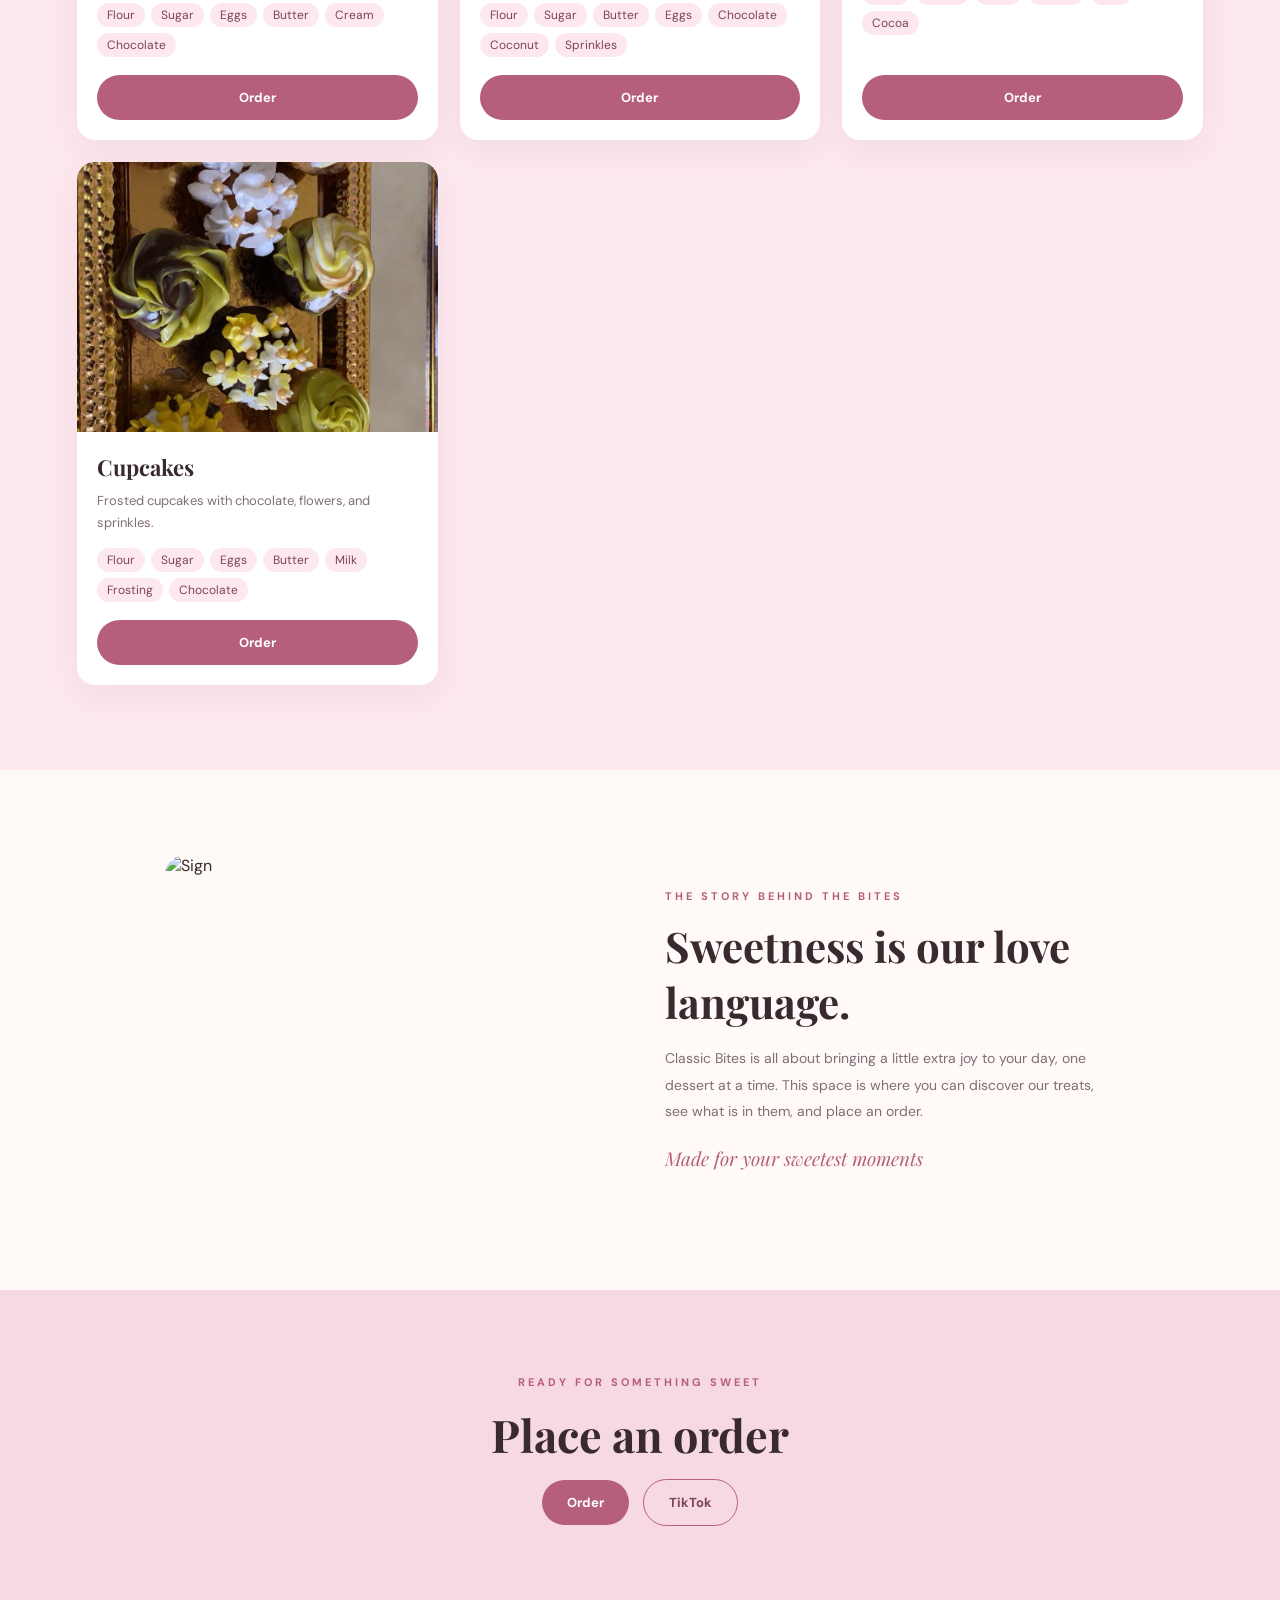
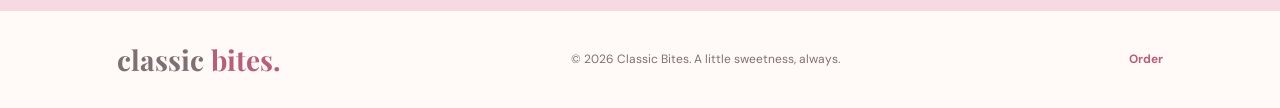
==== commit 8cadd30d: "Update index.html" ====
--- a/index.html
+++ b/index.html
@@ -35,7 +35,7 @@
 <h1>A little bit of <em>sweetness</em> in every day.</h1>
 
 <p>
-Welcome to Classic Bites. Look through the desserts, see what is in each one, and order the tray you want.
+Welcome to Classic Bites. Look through the desserts, see what is in each one, and order what you want.
 </p>
 
 <a href="#treats" class="button">Explore our Desserts</a>
@@ -70,7 +70,7 @@
 
 <div class="about">
 
-<img src="desserts/cupcakes.jpg" alt="Frosted cupcakes">
+<img src="desserts/logo.png" alt="Sign">
 
 <div>
 <div class="eyebrow">THE STORY BEHIND THE BITES</div>
@@ -93,9 +93,6 @@
 
 <h2>Place an order</h2>
 
-<p>
-Tell us your name, a phone number, the dessert you want, and any requests.
-</p>
 
 <a class="button" href="order.html">Order</a>
 <a class="button" href="https://www.tiktok.com/search?q=Classic%20Bites" target="_blank" rel="noopener">TikTok</a>
--- a/styles.css
+++ b/styles.css
@@ -128,11 +128,34 @@
 
 .cycle {
   position: relative;
-  height: 480px;
-  border-radius: 50% 50% 20px 20px;
+  width: 115%;
+  height: 560px;
+  margin-left: -7.5%;
   overflow: hidden;
   background: #f6d9e2;
-}
+
+  clip-path: polygon(
+    50% 96%,
+    8% 59%,
+    2% 48%,
+    0% 36%,
+    2% 24%,
+    9% 13%,
+    20% 7%,
+    31% 7%,
+    41% 12%,
+    50% 23%,
+    59% 12%,
+    69% 7%,
+    80% 7%,
+    91% 13%,
+    98% 24%,
+    100% 36%,
+    98% 48%,
+    92% 59%
+  );
+}
+
 
 .cycle-slide {
   position: absolute;
@@ -466,6 +489,9 @@
 }
 
 @media (max-width: 760px) {
+  .cycle {
+    height: 350px;
+  }
   header {
     justify-content: center;
   }
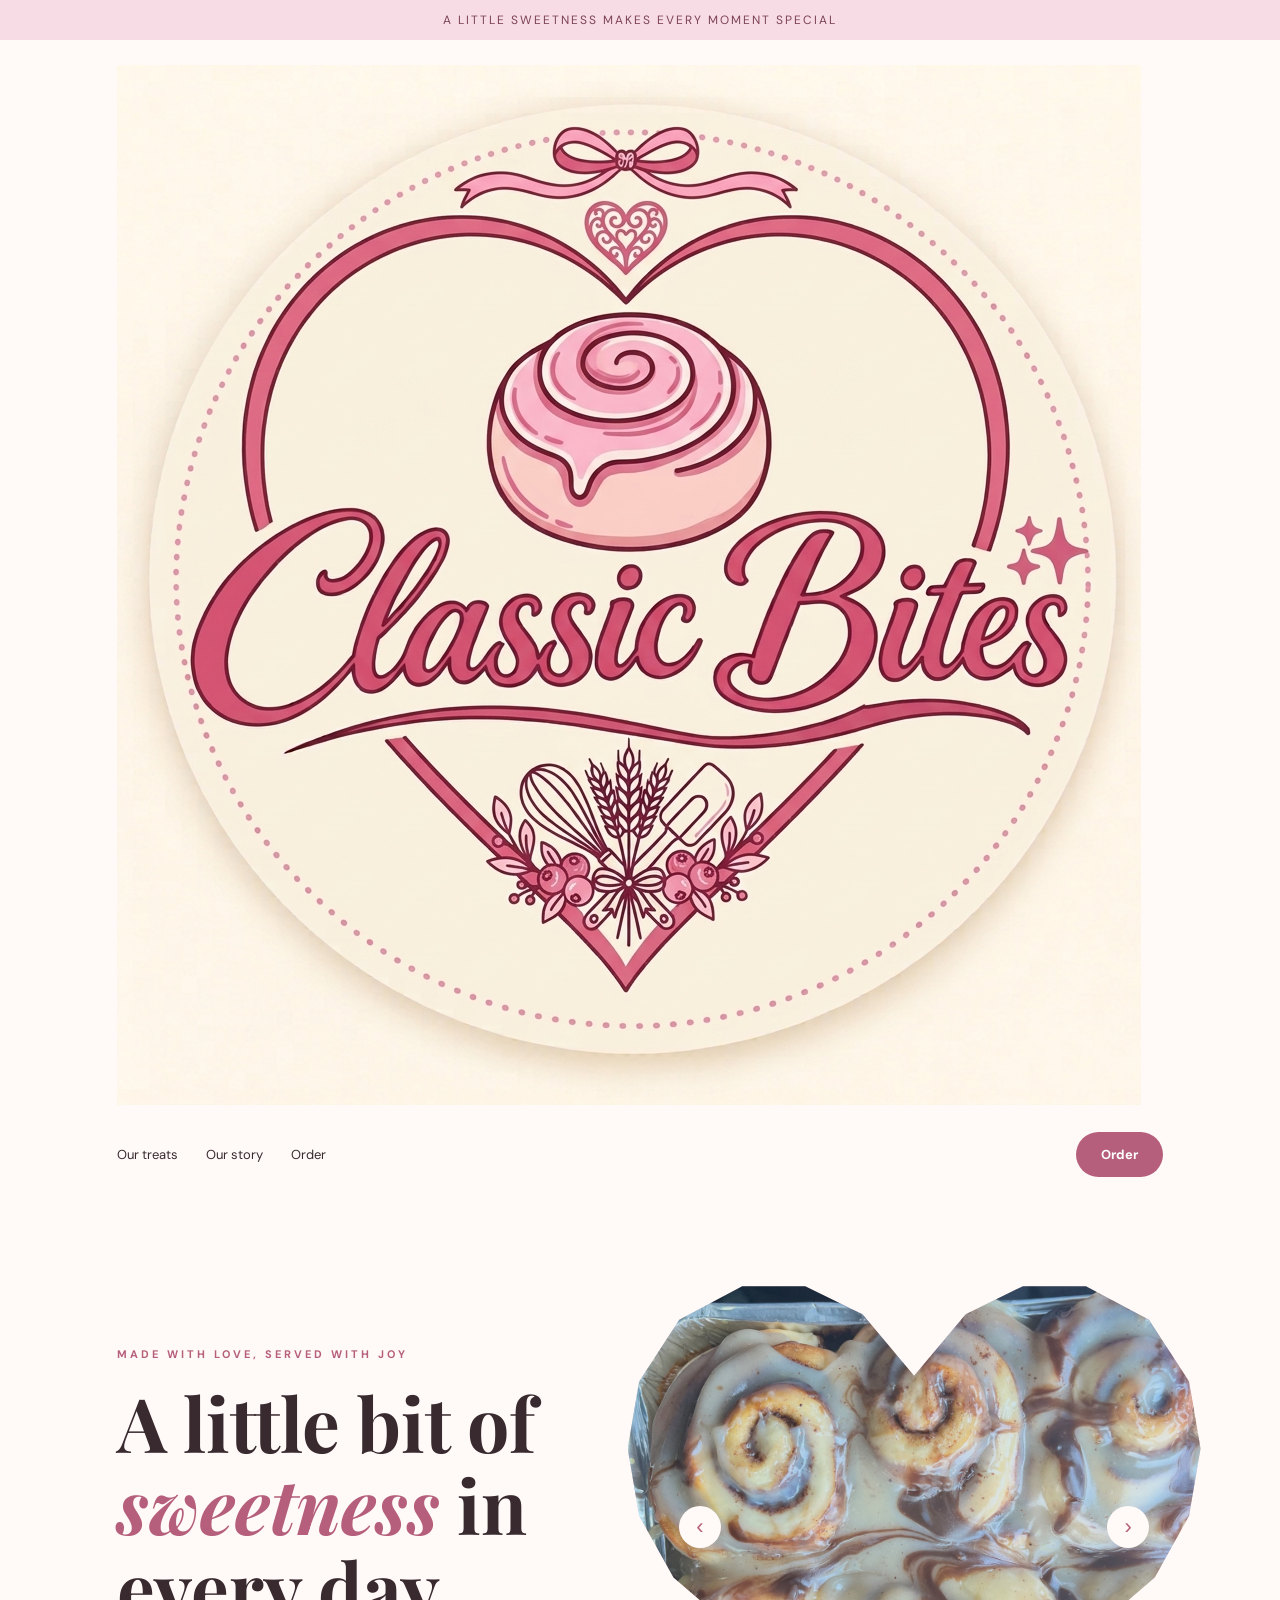
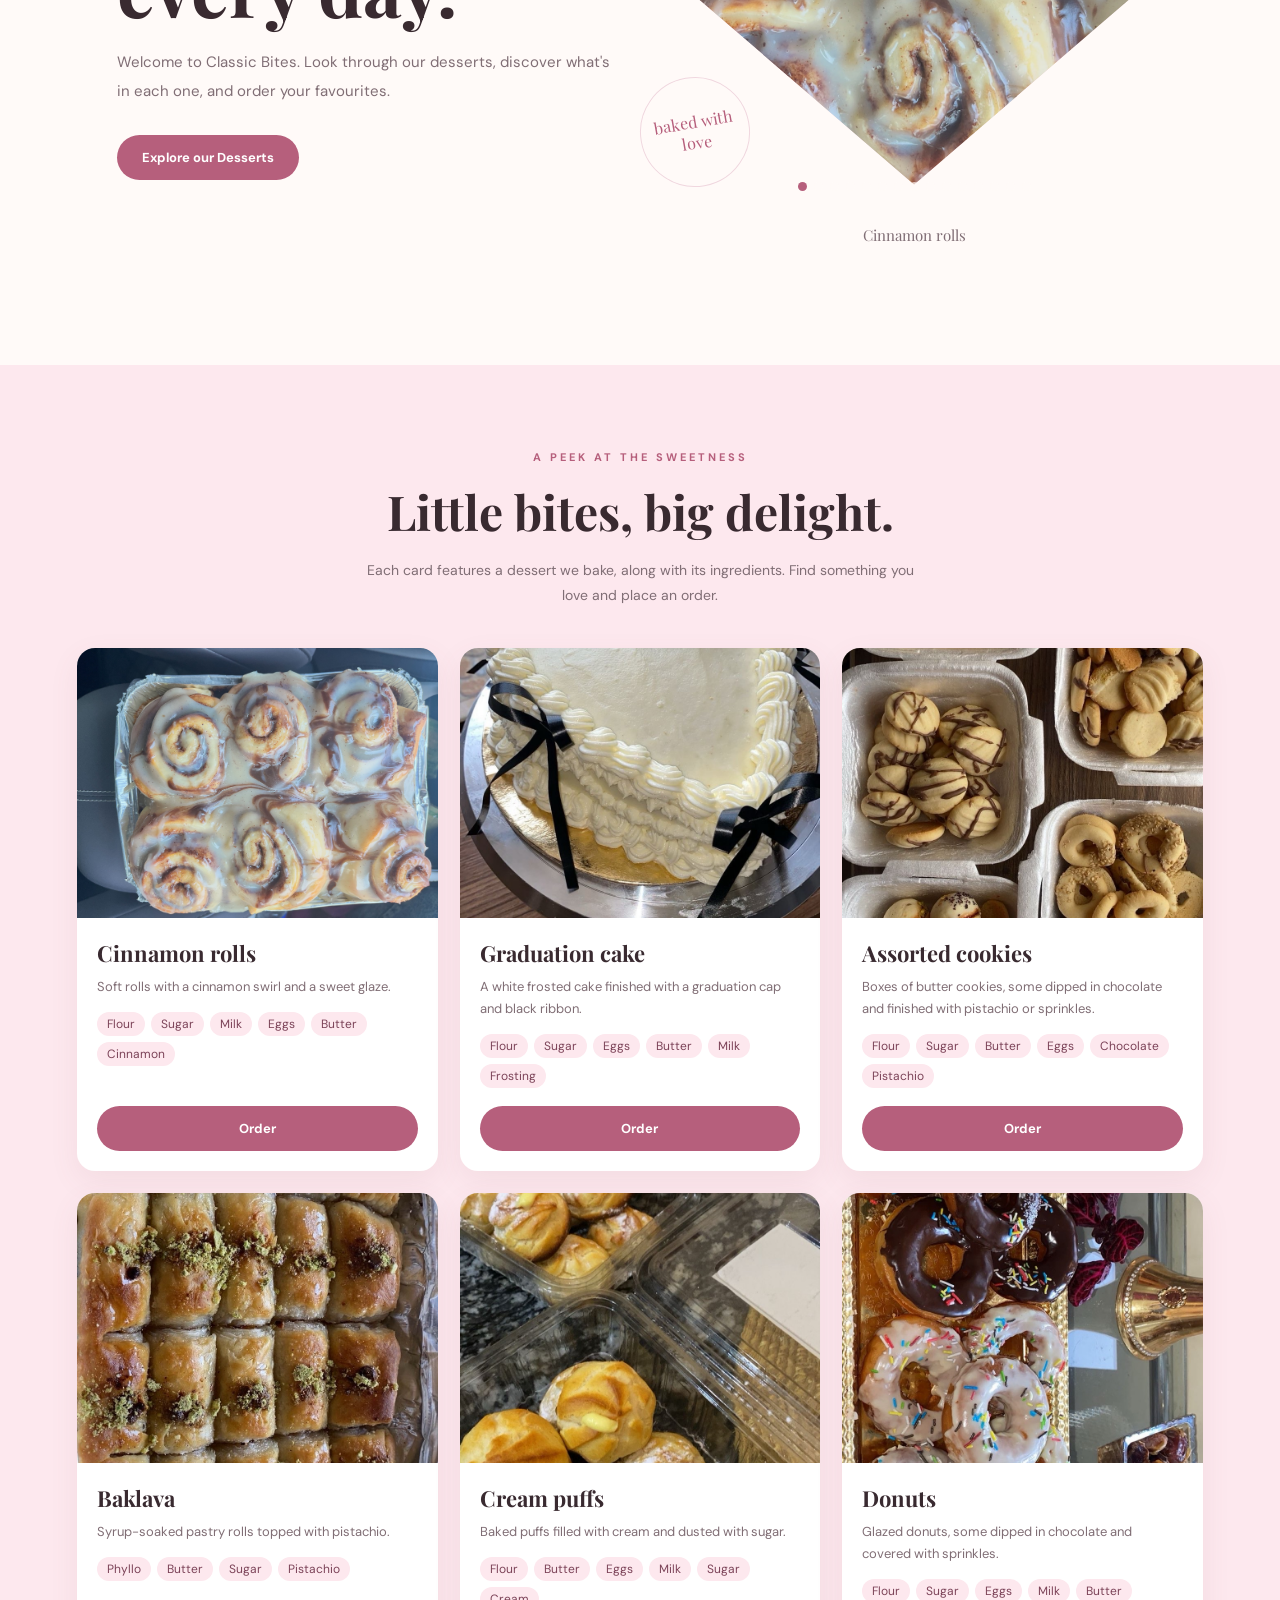
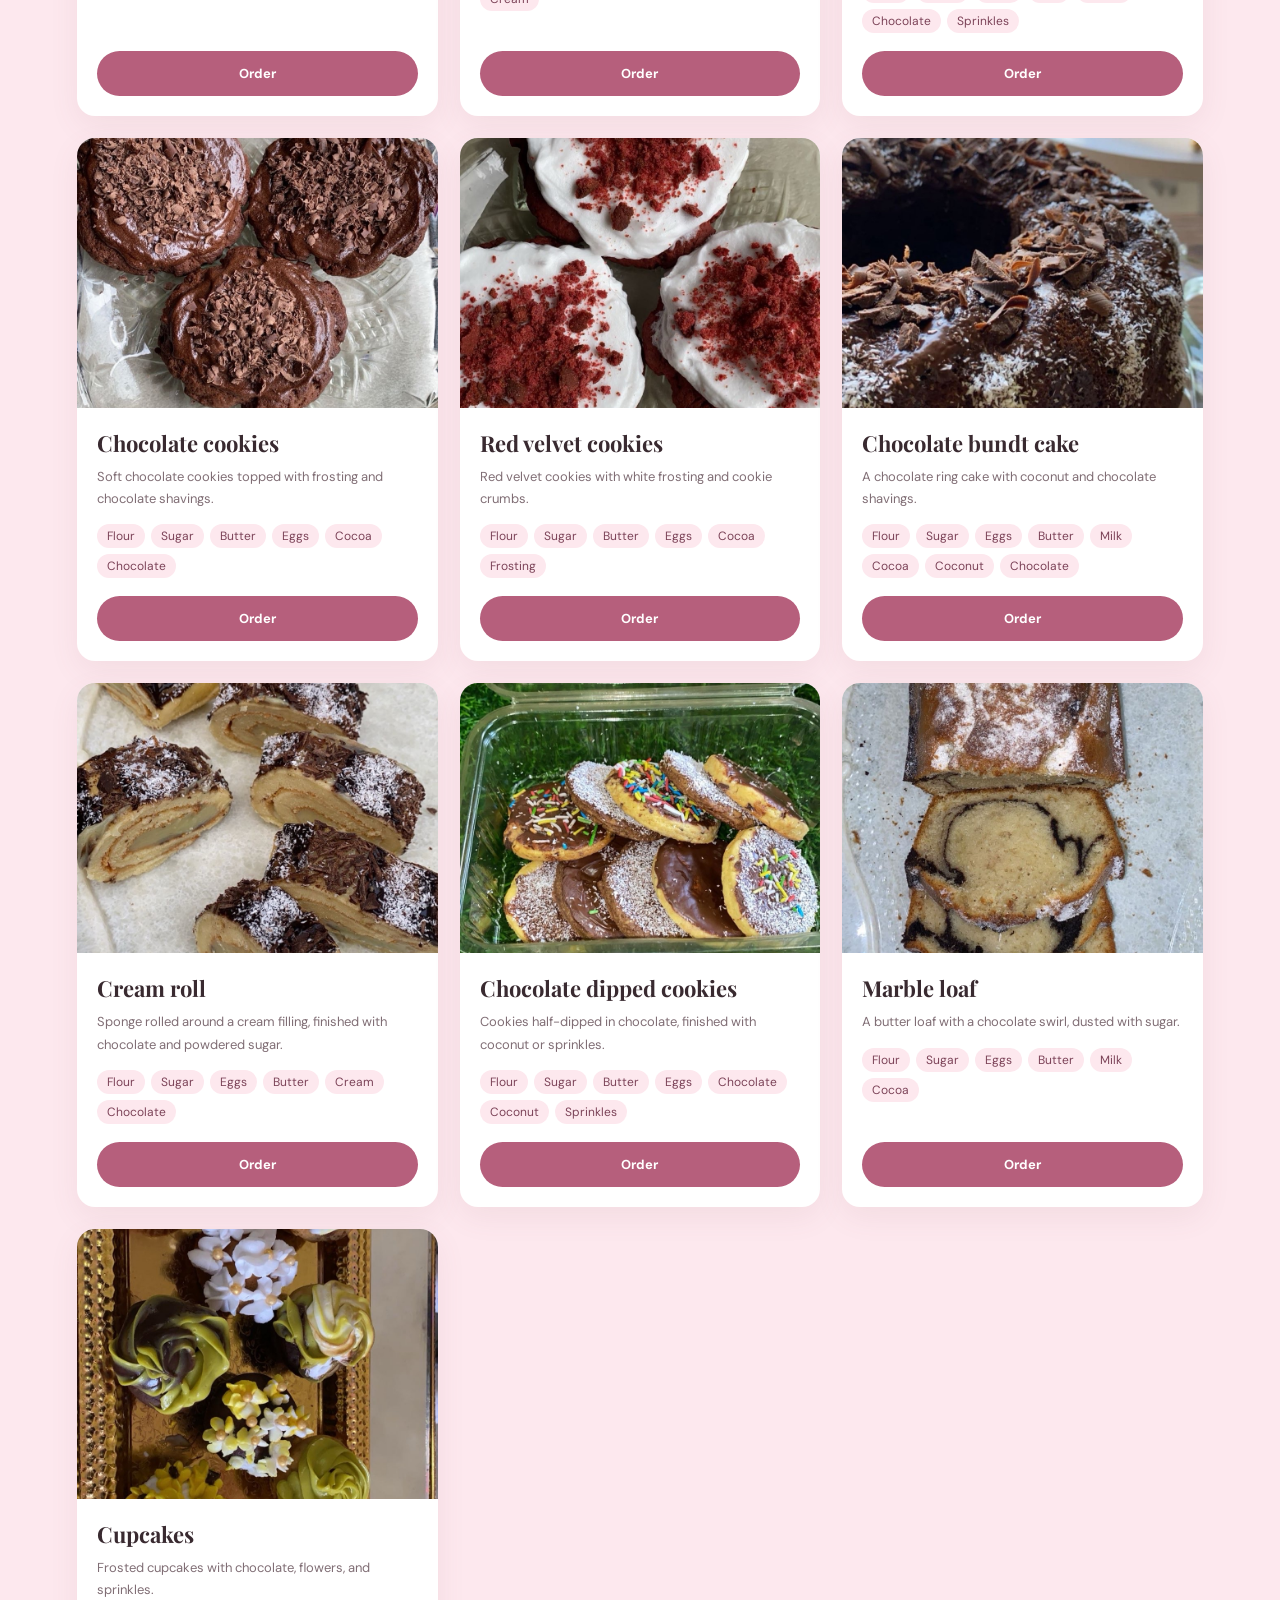
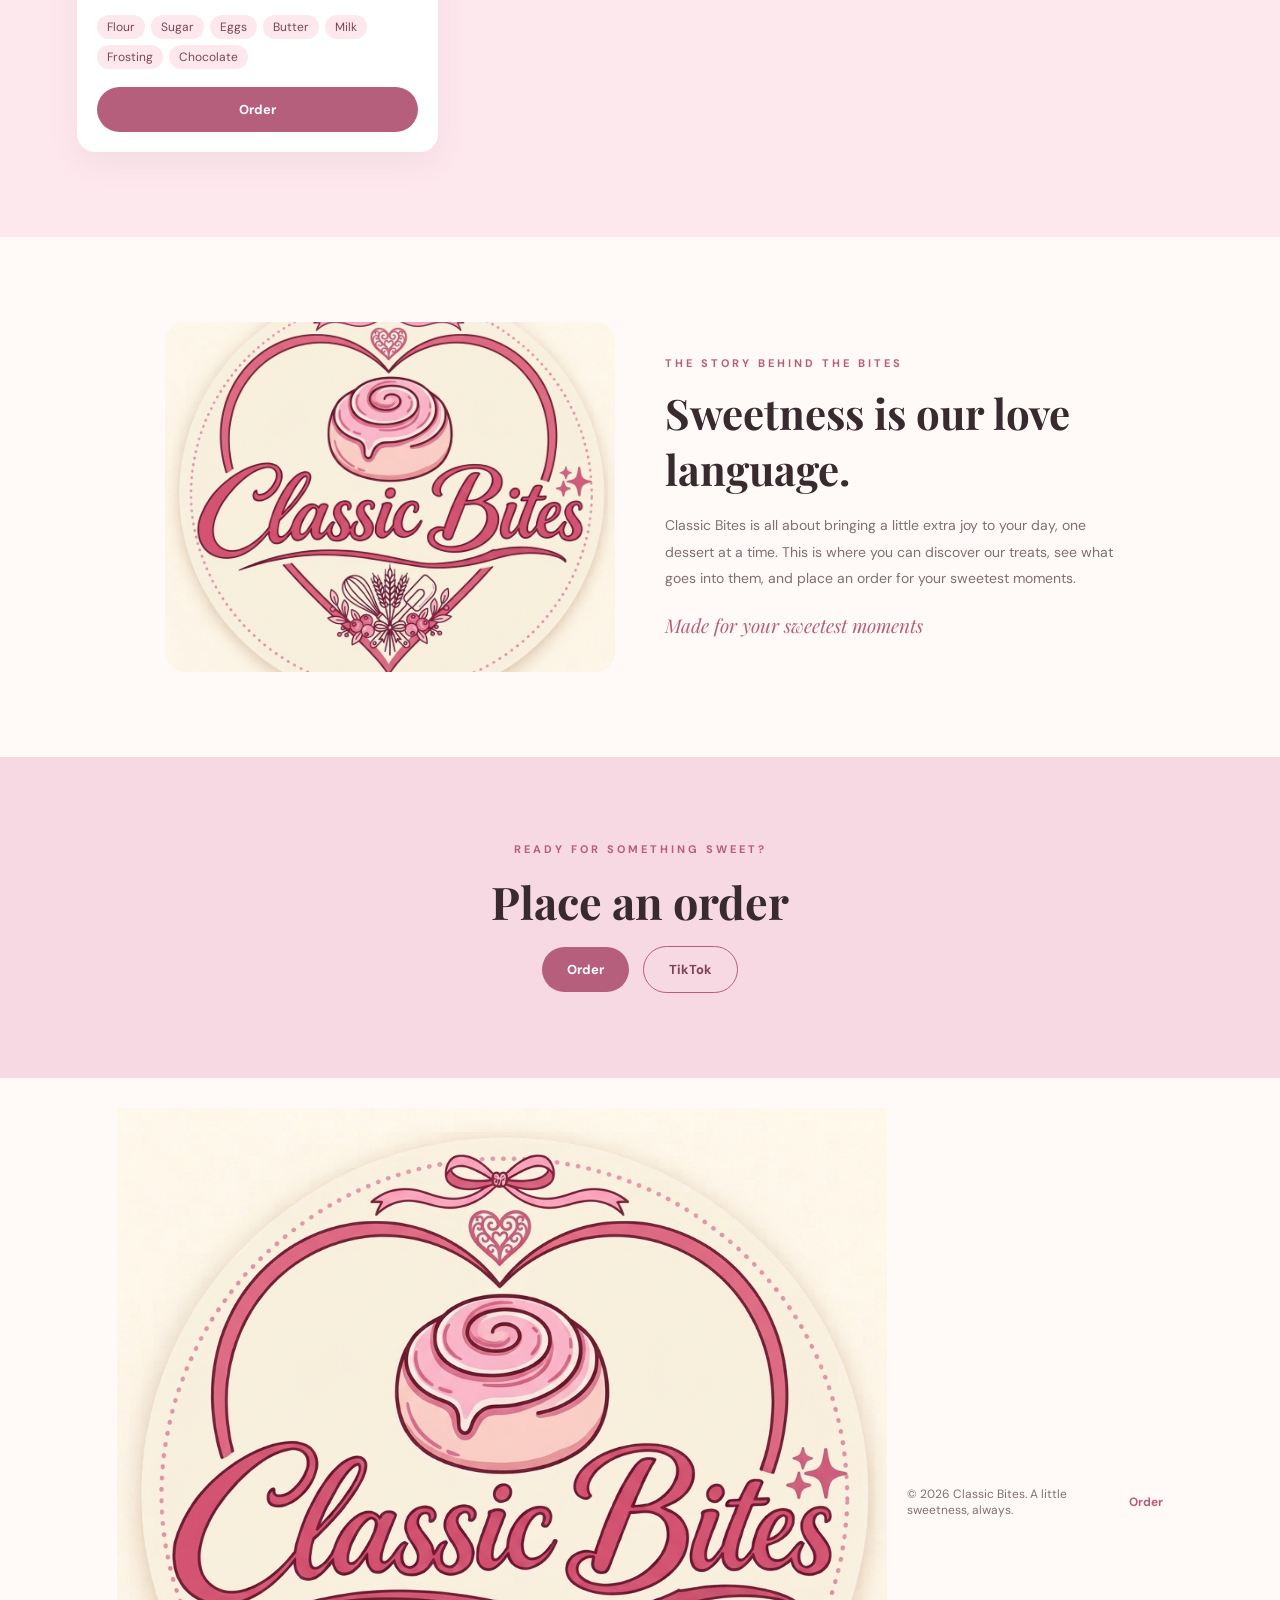
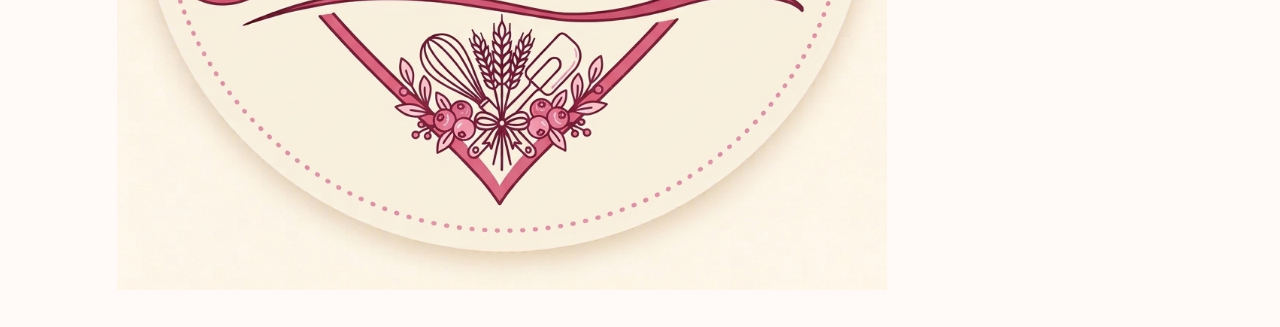
==== commit f212bd1f: "Update index.html" ====
--- a/index.html
+++ b/index.html
@@ -1,117 +1,225 @@
+
 <!DOCTYPE html>
 <html lang="en">
 <head>
 <meta charset="UTF-8">
 <meta name="viewport" content="width=device-width, initial-scale=1.0">
+
 <title>Classic Bites | Sweet Moments</title>
-<meta name="description" content="Classic Bites — baked desserts you can look through and order.">
+<meta name="description" content="Classic Bites — freshly baked desserts made with love. Discover our treats and place an order.">
+
 <link href="https://fonts.googleapis.com/css2?family=DM+Sans:wght@400;500;600;700&family=Playfair+Display:ital,wght@0,500;0,600;0,700;1,500&display=swap" rel="stylesheet">
+
 <link rel="stylesheet" href="styles.css">
 </head>
+
 <body>
 
+<!-- ANNOUNCEMENT -->
 <div class="announcement">
-A LITTLE SWEETNESS MAKES  EVERY MOMENT SPECIAL
+    A LITTLE SWEETNESS MAKES EVERY MOMENT SPECIAL
 </div>
 
+
+<!-- HEADER -->
 <header>
-<a href="index.html" class="logo">CLASSIC <span>BITES.</span></a>
-
-<nav>
-<a href="#treats">Our treats</a>
-<a href="#story">Our story</a>
-<a href="order.html">Order</a>
-</nav>
-
-<a class="button" href="order.html">Order</a>
+
+    <a href="index.html" class="logo">
+        <img src="desserts/Logo.jpg" alt="Classic Bites logo">
+    </a>
+
+    <nav>
+        <a href="#treats">Our treats</a>
+        <a href="#story">Our story</a>
+        <a href="order.html">Order</a>
+    </nav>
+
+    <a class="button" href="order.html">Order</a>
+
 </header>
 
+
 <main>
 
-<section class="hero">
-<div>
-<div class="eyebrow">MADE WITH LOVE, SERVED WITH JOY</div>
-
-<h1>A little bit of <em>sweetness</em> in every day.</h1>
-
-<p>
-Welcome to Classic Bites. Look through the desserts, see what is in each one, and order what you want.
-</p>
-
-<a href="#treats" class="button">Explore our Desserts</a>
-</div>
-
-<div class="hero-image">
-<div class="cycle-frame">
-<div class="cycle" id="cycle"></div>
-<button class="cycle-btn prev" id="cycle-prev" type="button" aria-label="Previous dessert">‹</button>
-<button class="cycle-btn next" id="cycle-next" type="button" aria-label="Next dessert">›</button>
-<div class="cycle-dots" id="cycle-dots"></div>
-<div class="stamp">baked with<br>love</div>
-</div>
-<p class="cycle-caption" id="cycle-caption" aria-live="polite"></p>
-</div>
-</section>
-
-<section class="section soft" id="treats">
-
-<div class="eyebrow">A PEEK AT THE SWEETNESS</div>
-
-<h2>Little bites, big delight.</h2>
-
-<p class="intro">
-Each card is a dessert we bake,with the ingredients in it. Order when you have picked one.
-</p>
-
-<div class="gallery" id="gallery"></div>
-</section>
-
-<section class="section" id="story">
-
-<div class="about">
-
-<img src="desserts/logo.png" alt="Sign">
-
-<div>
-<div class="eyebrow">THE STORY BEHIND THE BITES</div>
-
-<h2>Sweetness is our love language.</h2>
-
-<p>
-Classic Bites is all about bringing a little extra joy to your day, one dessert at a time. This space is where you can discover our treats, see what is in them, and place an order.
-</p>
-
-<div class="note">Made for your sweetest moments</div>
-</div>
-
-</div>
-</section>
-
-<section class="cta" id="connect">
-
-<div class="eyebrow">READY FOR SOMETHING SWEET</div>
-
-<h2>Place an order</h2>
-
-
-<a class="button" href="order.html">Order</a>
-<a class="button" href="https://www.tiktok.com/search?q=Classic%20Bites" target="_blank" rel="noopener">TikTok</a>
-
-</section>
+    <!-- HERO SECTION -->
+    <section class="hero">
+
+        <div class="hero-content">
+
+            <div class="eyebrow">
+                MADE WITH LOVE, SERVED WITH JOY
+            </div>
+
+            <h1>
+                A little bit of <em>sweetness</em> in every day.
+            </h1>
+
+            <p>
+                Welcome to Classic Bites. Look through our desserts,
+                discover what's in each one, and order your favourites.
+            </p>
+
+            <a href="#treats" class="button">
+                Explore our Desserts
+            </a>
+
+        </div>
+
+
+        <!-- DESSERT SLIDESHOW -->
+        <div class="hero-image">
+
+            <div class="cycle-frame">
+
+                <div class="cycle" id="cycle"></div>
+
+                <button
+                    class="cycle-btn prev"
+                    id="cycle-prev"
+                    type="button"
+                    aria-label="Previous dessert">
+                    ‹
+                </button>
+
+                <button
+                    class="cycle-btn next"
+                    id="cycle-next"
+                    type="button"
+                    aria-label="Next dessert">
+                    ›
+                </button>
+
+                <div
+                    class="cycle-dots"
+                    id="cycle-dots">
+                </div>
+
+                <div class="stamp">
+                    baked with<br>love
+                </div>
+
+            </div>
+
+            <p
+                class="cycle-caption"
+                id="cycle-caption"
+                aria-live="polite">
+            </p>
+
+        </div>
+
+    </section>
+
+
+
+    <!-- DESSERT GALLERY -->
+    <section class="section soft" id="treats">
+
+        <div class="eyebrow">
+            A PEEK AT THE SWEETNESS
+        </div>
+
+        <h2>Little bites, big delight.</h2>
+
+        <p class="intro">
+            Each card features a dessert we bake, along with its
+            ingredients. Find something you love and place an order.
+        </p>
+
+        <div class="gallery" id="gallery"></div>
+
+    </section>
+
+
+
+    <!-- OUR STORY -->
+    <section class="section" id="story">
+
+        <div class="about">
+
+            <img
+                src="desserts/Logo.jpg"
+                alt="Classic Bites logo">
+
+            <div>
+
+                <div class="eyebrow">
+                    THE STORY BEHIND THE BITES
+                </div>
+
+                <h2>
+                    Sweetness is our love language.
+                </h2>
+
+                <p>
+                    Classic Bites is all about bringing a little
+                    extra joy to your day, one dessert at a time.
+                    This is where you can discover our treats,
+                    see what goes into them, and place an order
+                    for your sweetest moments.
+                </p>
+
+                <div class="note">
+                    Made for your sweetest moments
+                </div>
+
+            </div>
+
+        </div>
+
+    </section>
+
+
+
+    <!-- ORDER SECTION -->
+    <section class="cta" id="connect">
+
+        <div class="eyebrow">
+            READY FOR SOMETHING SWEET?
+        </div>
+
+        <h2>Place an order</h2>
+
+        <a class="button" href="order.html">
+            Order
+        </a>
+
+        <a
+            class="button"
+            href="https://www.tiktok.com/search?q=Classic%20Bites"
+            target="_blank"
+            rel="noopener">
+            TikTok
+        </a>
+
+    </section>
 
 </main>
 
+
+
+<!-- FOOTER -->
 <footer>
 
-<a href="index.html" class="logo">classic <span>bites.</span></a>
-
-<span>© 2026 Classic Bites. A little sweetness, always.</span>
-
-<a class="social" href="order.html">Order</a>
+    <a href="index.html" class="logo">
+        <img src="desserts/Logo.jpg" alt="Classic Bites logo">
+    </a>
+
+    <span>
+        © 2026 Classic Bites. A little sweetness, always.
+    </span>
+
+    <a class="social" href="order.html">
+        Order
+    </a>
 
 </footer>
 
+
+
+<!-- JAVASCRIPT FILES -->
 <script src="desserts.js"></script>
 <script src="home.js"></script>
+
 </body>
 </html>
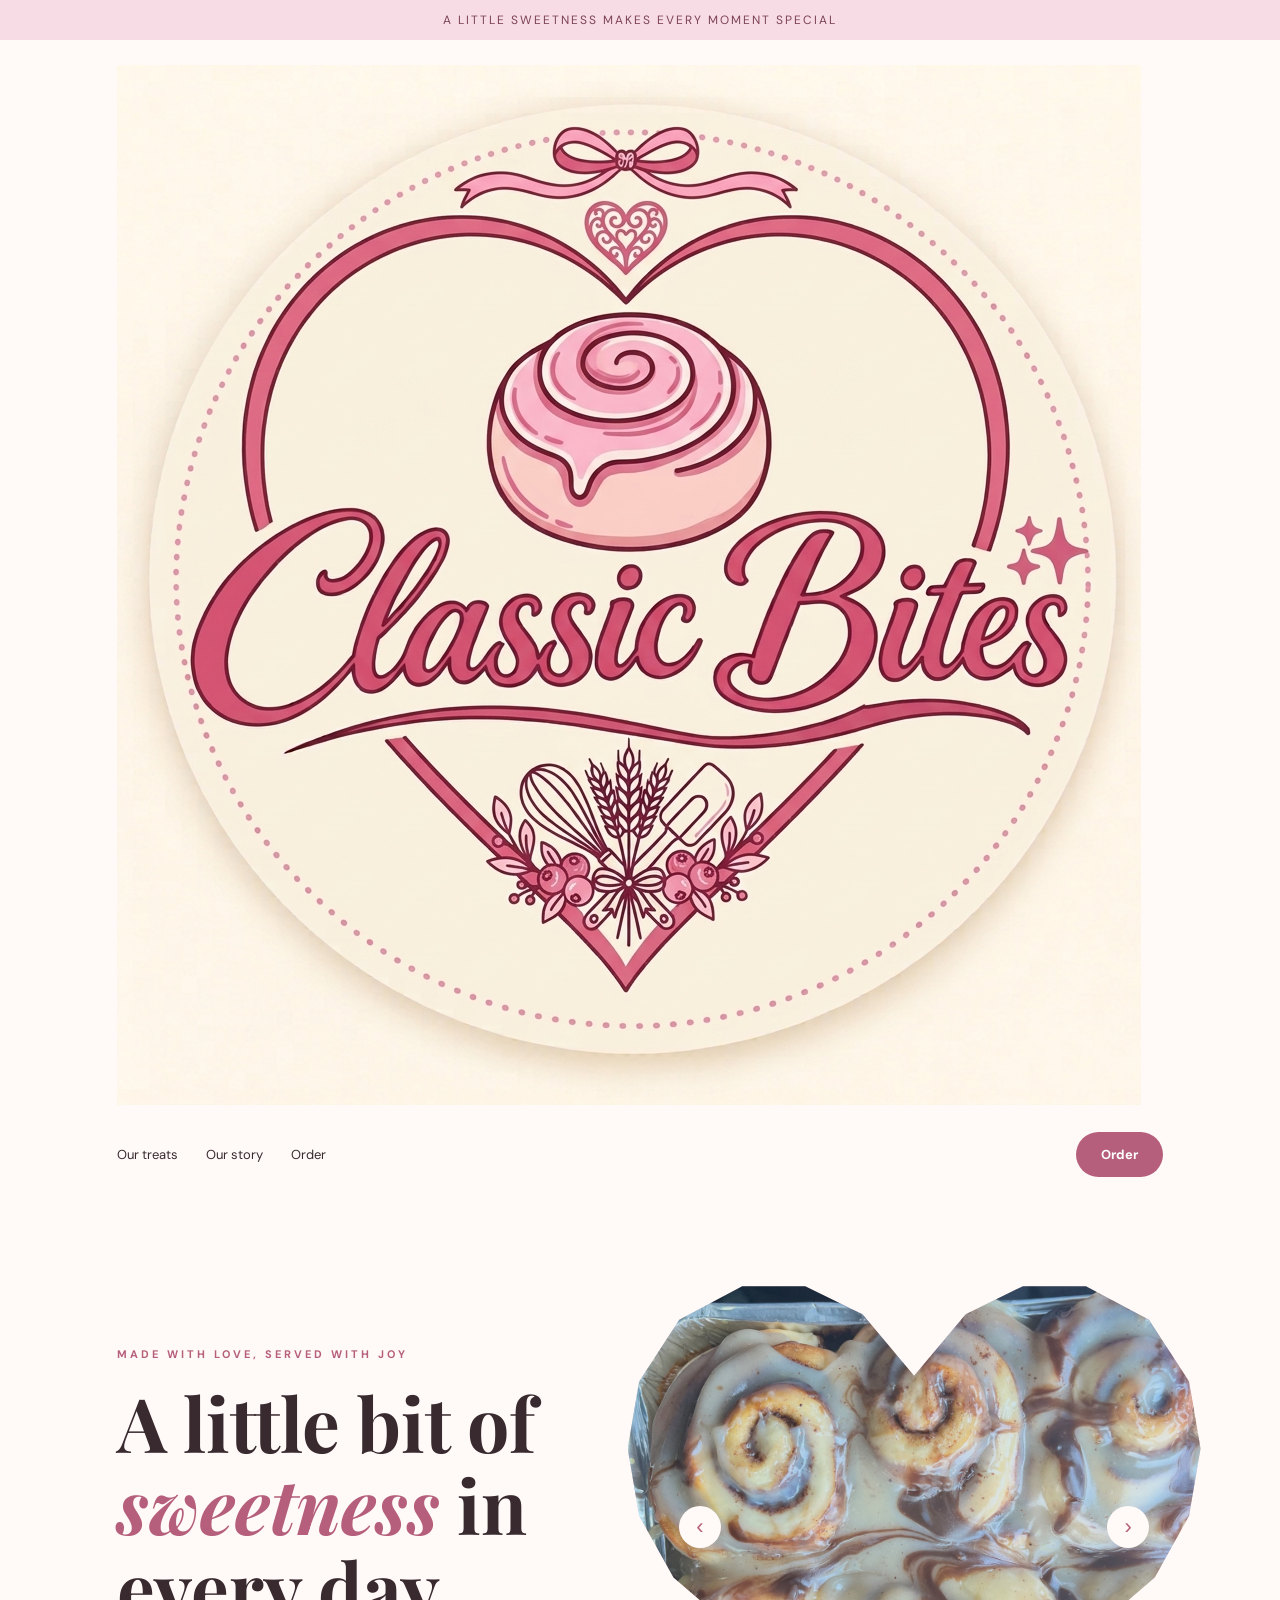
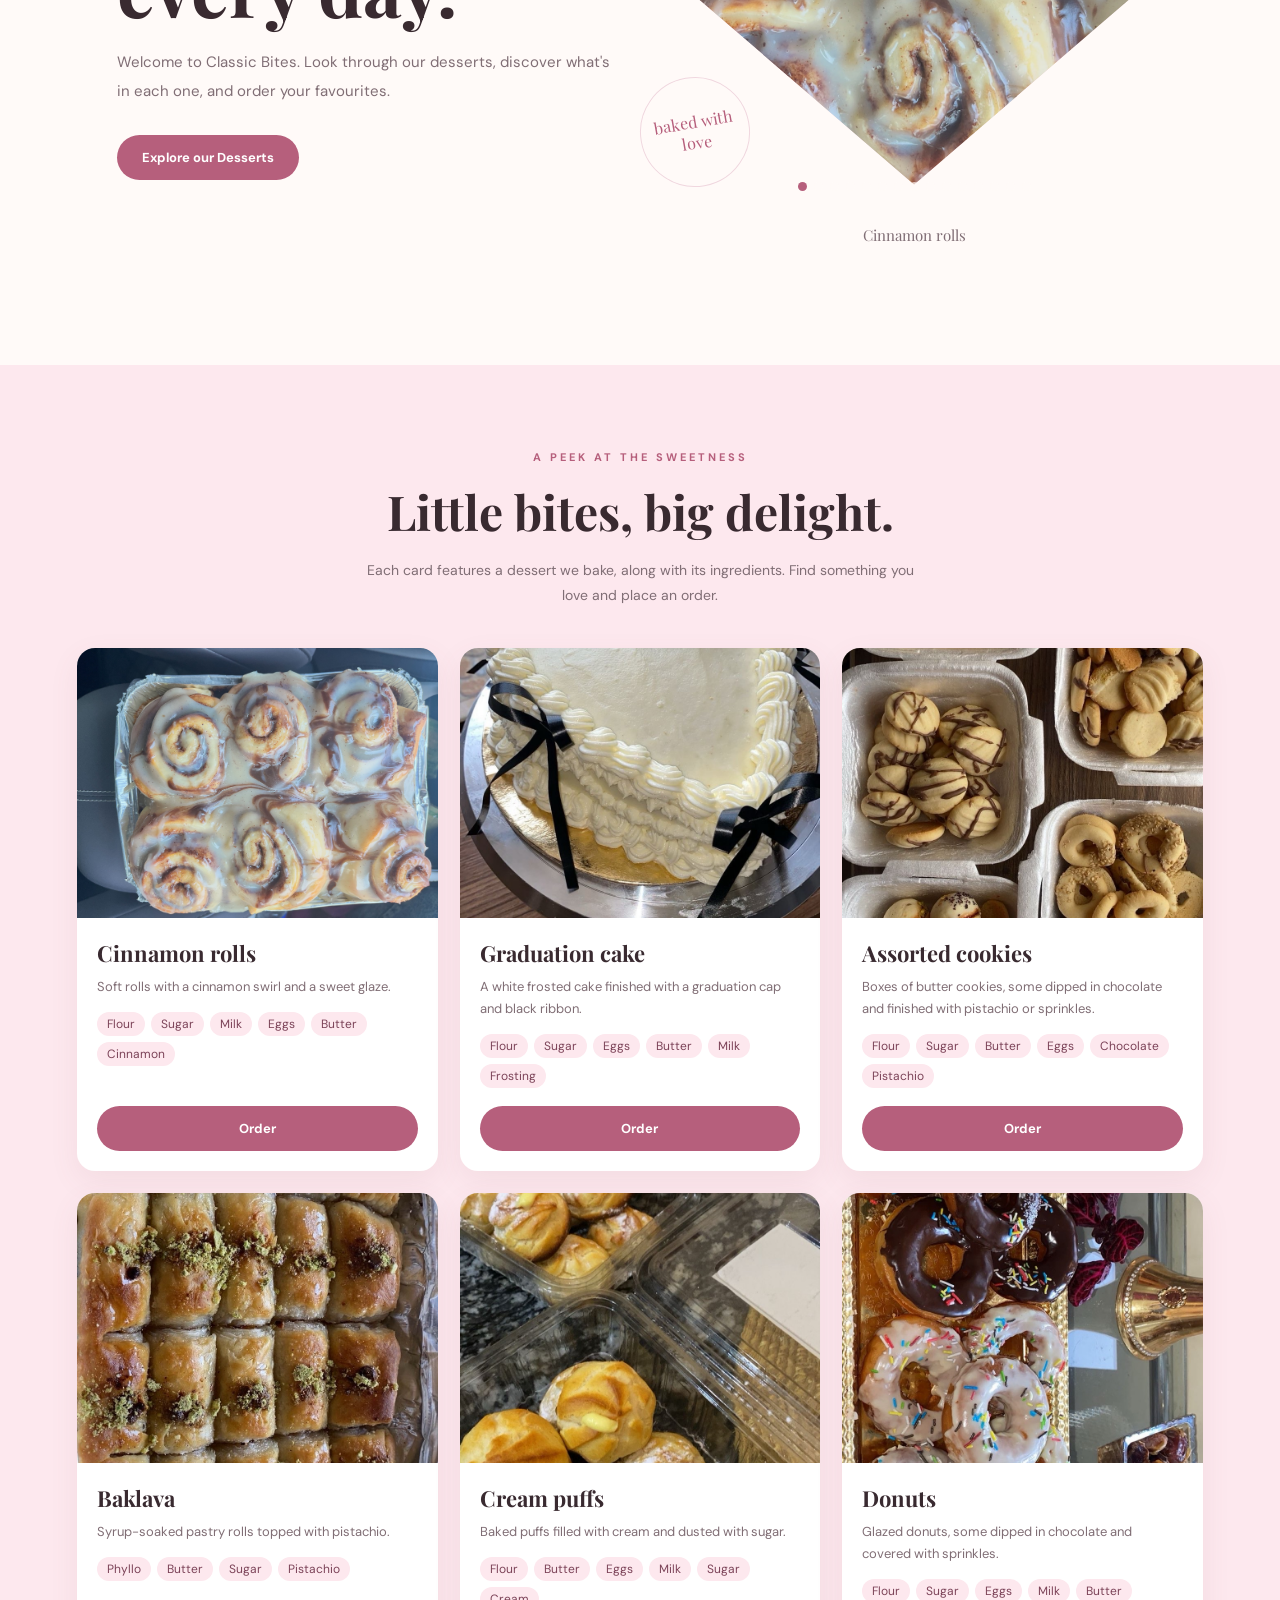
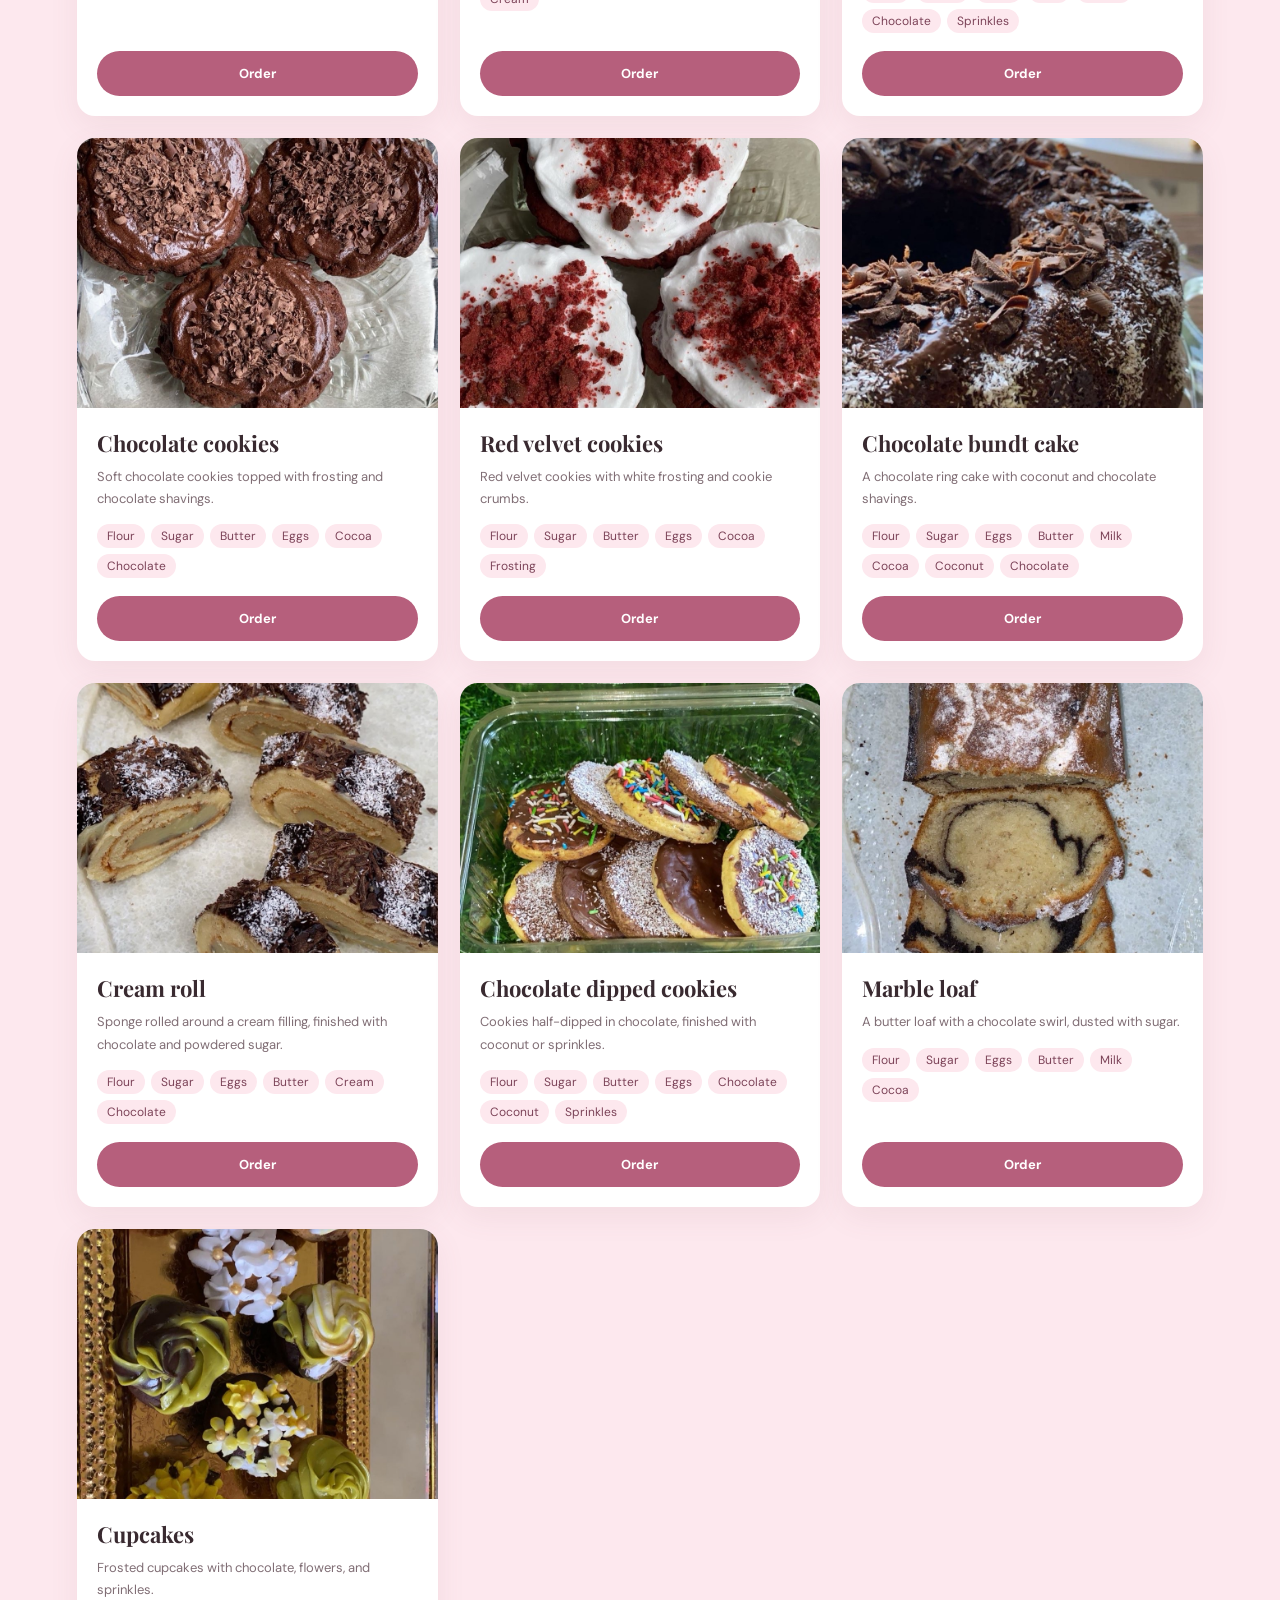
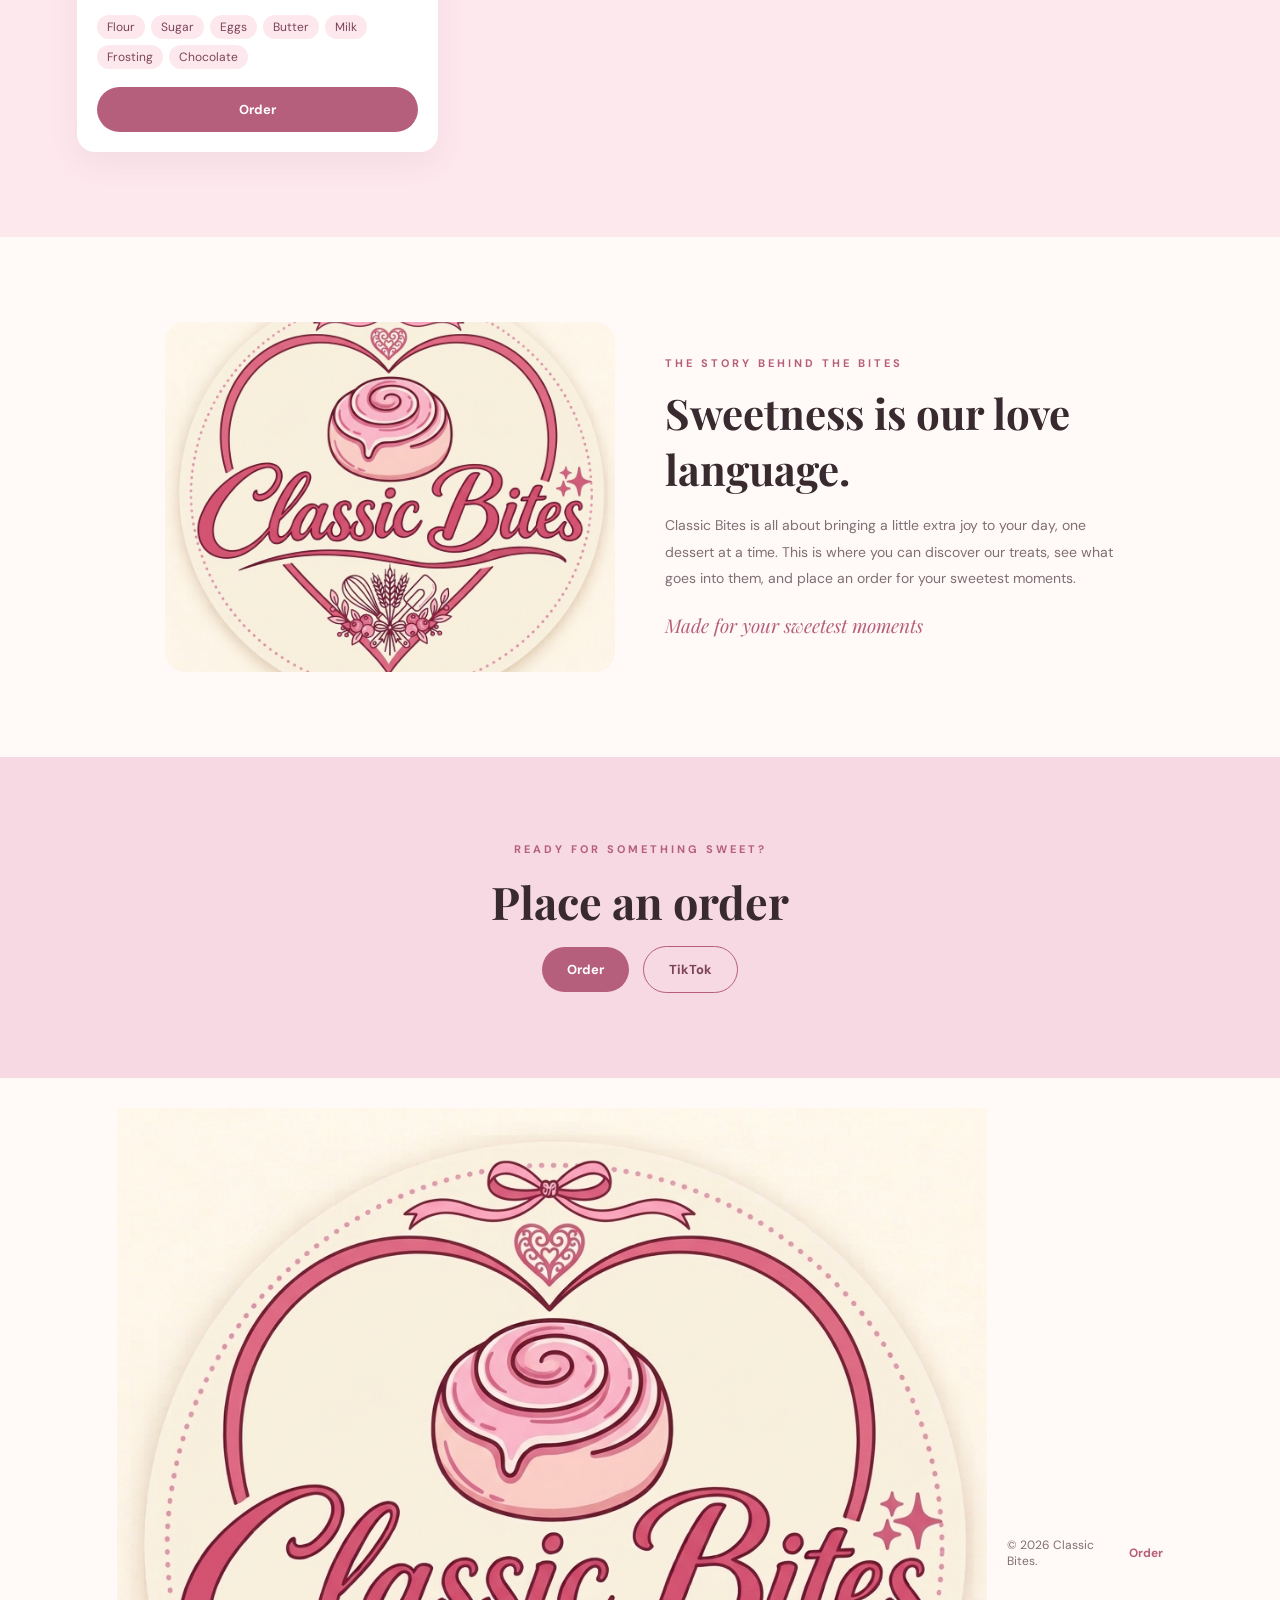
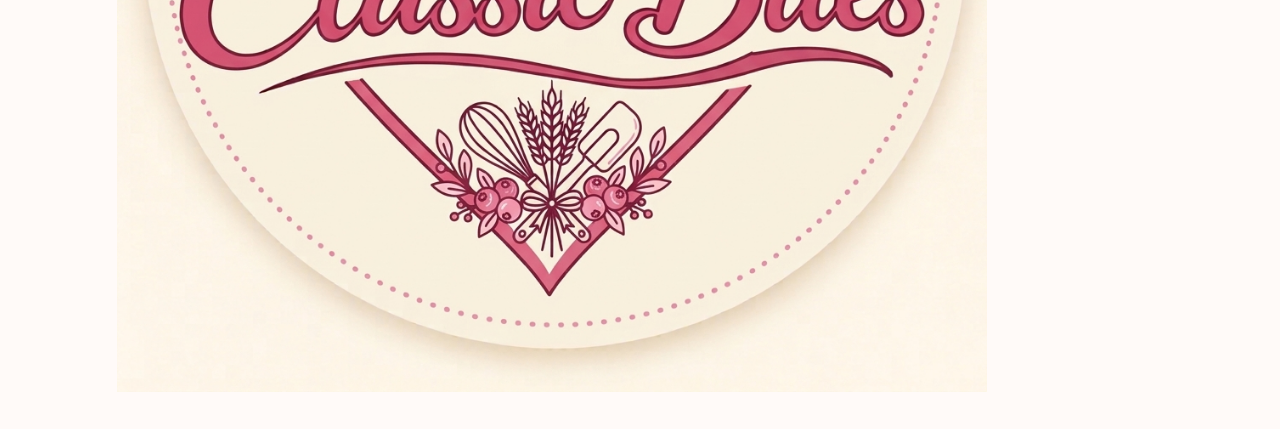
==== commit ceb76cef: "Update index.html" ====
--- a/index.html
+++ b/index.html
@@ -186,7 +186,8 @@
 
         <a
             class="button"
-            href="https://www.tiktok.com/search?q=Classic%20Bites"
+            href="https://www.tiktok.com/@classic.3ites"
+            
             target="_blank"
             rel="noopener">
             TikTok
@@ -206,7 +207,7 @@
     </a>
 
     <span>
-        © 2026 Classic Bites. A little sweetness, always.
+        © 2026 Classic Bites.
     </span>
 
     <a class="social" href="order.html">
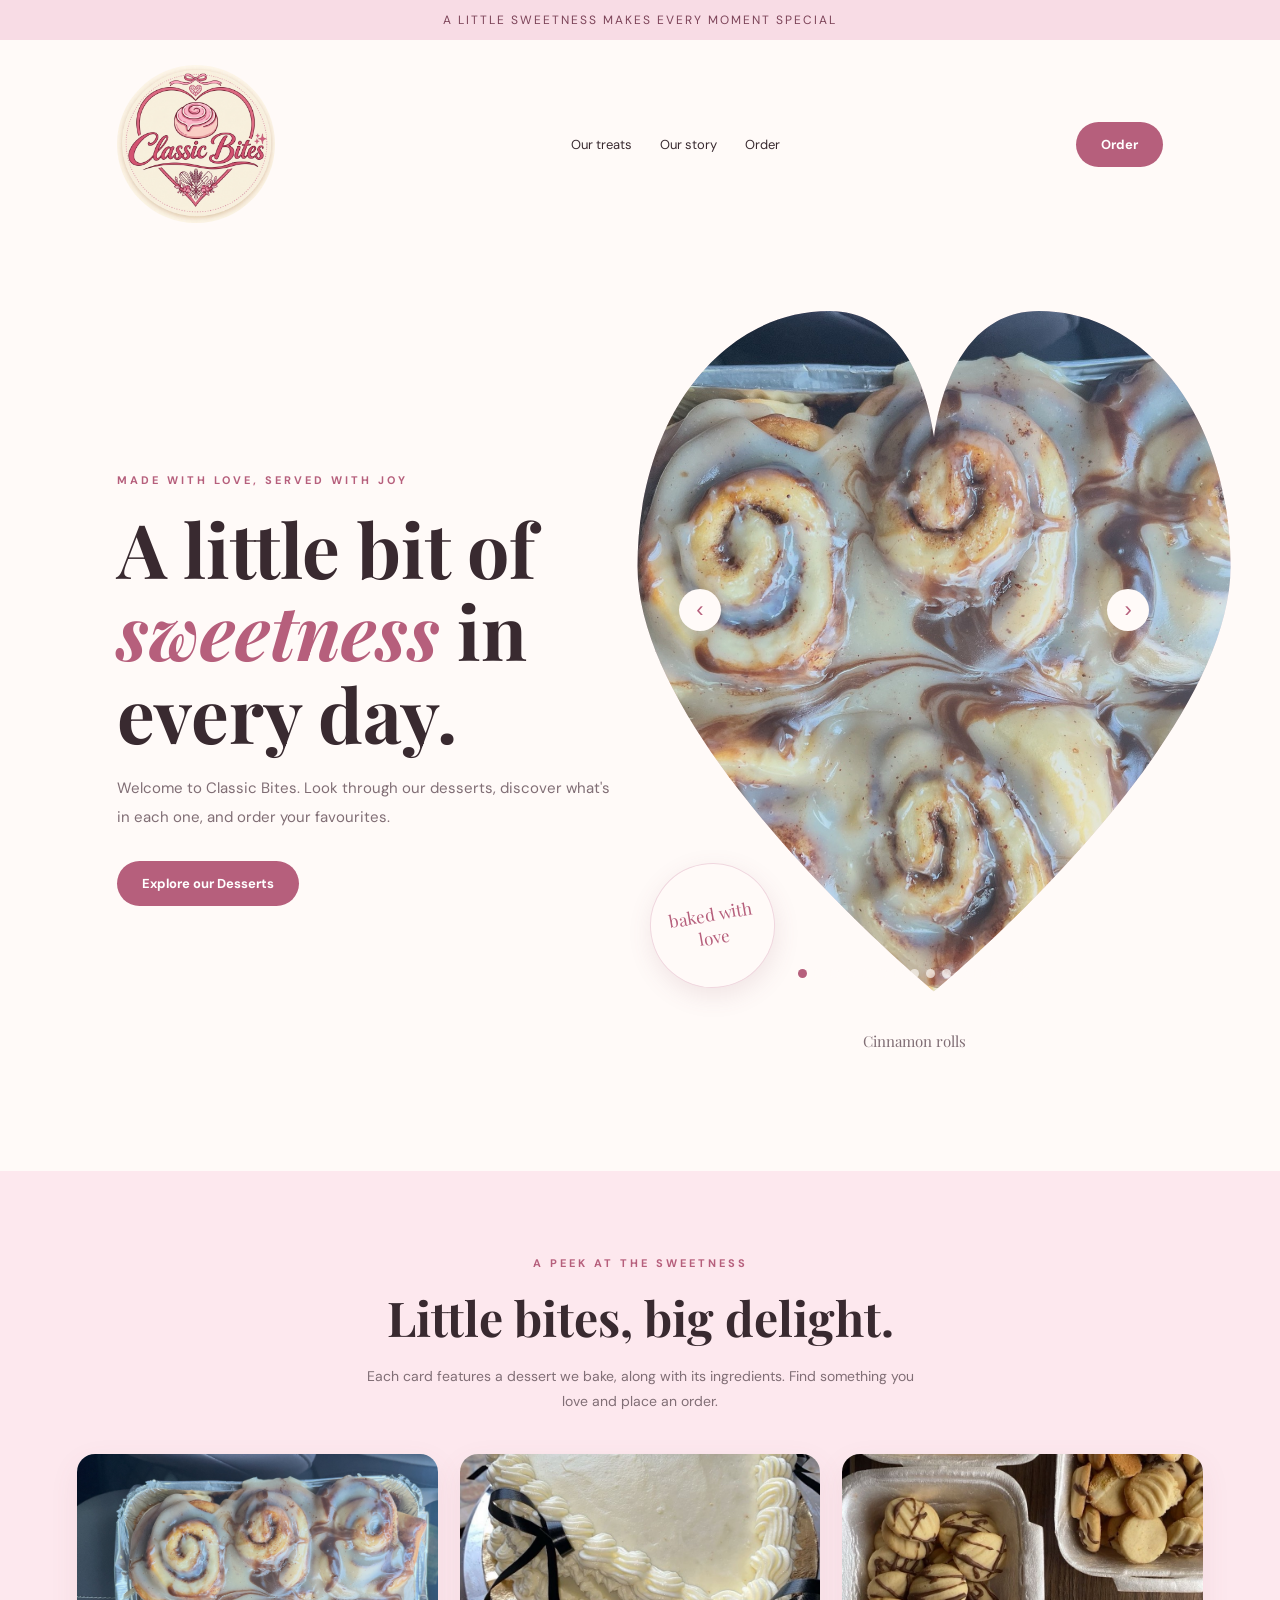
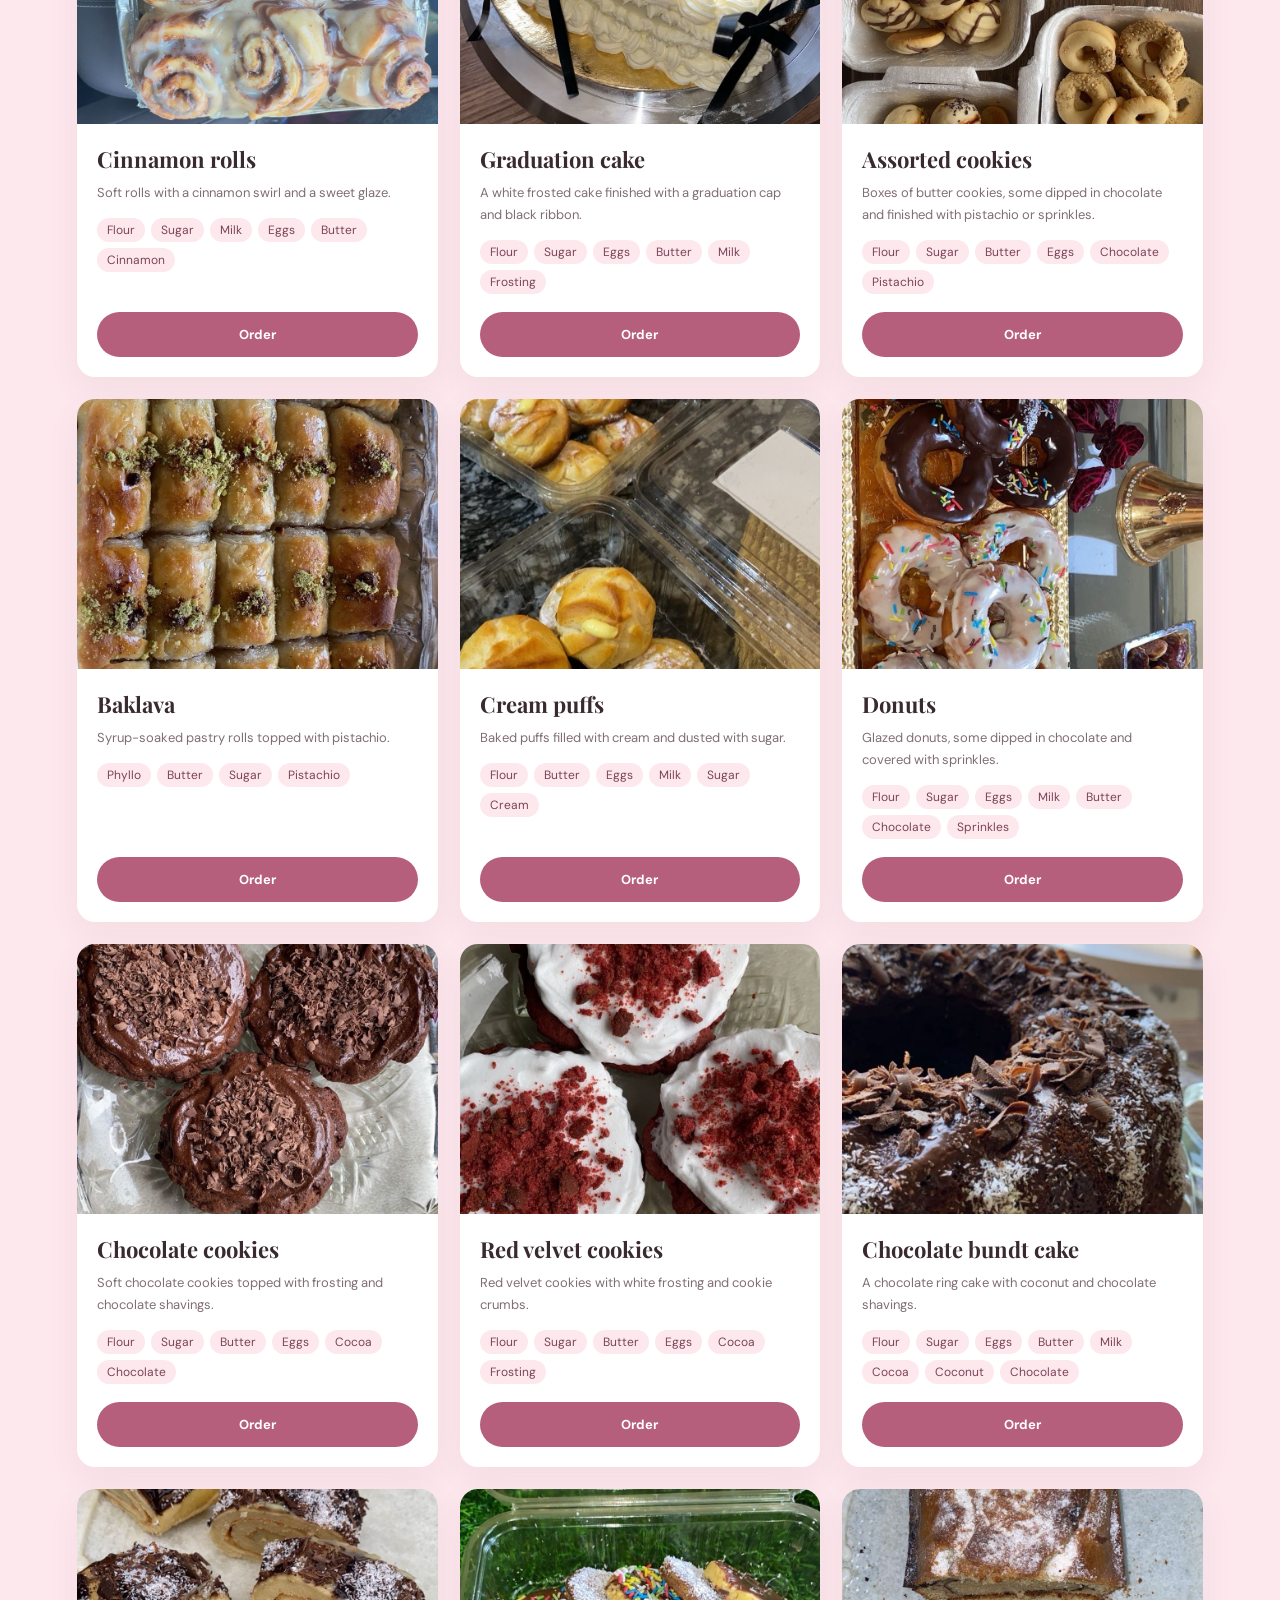
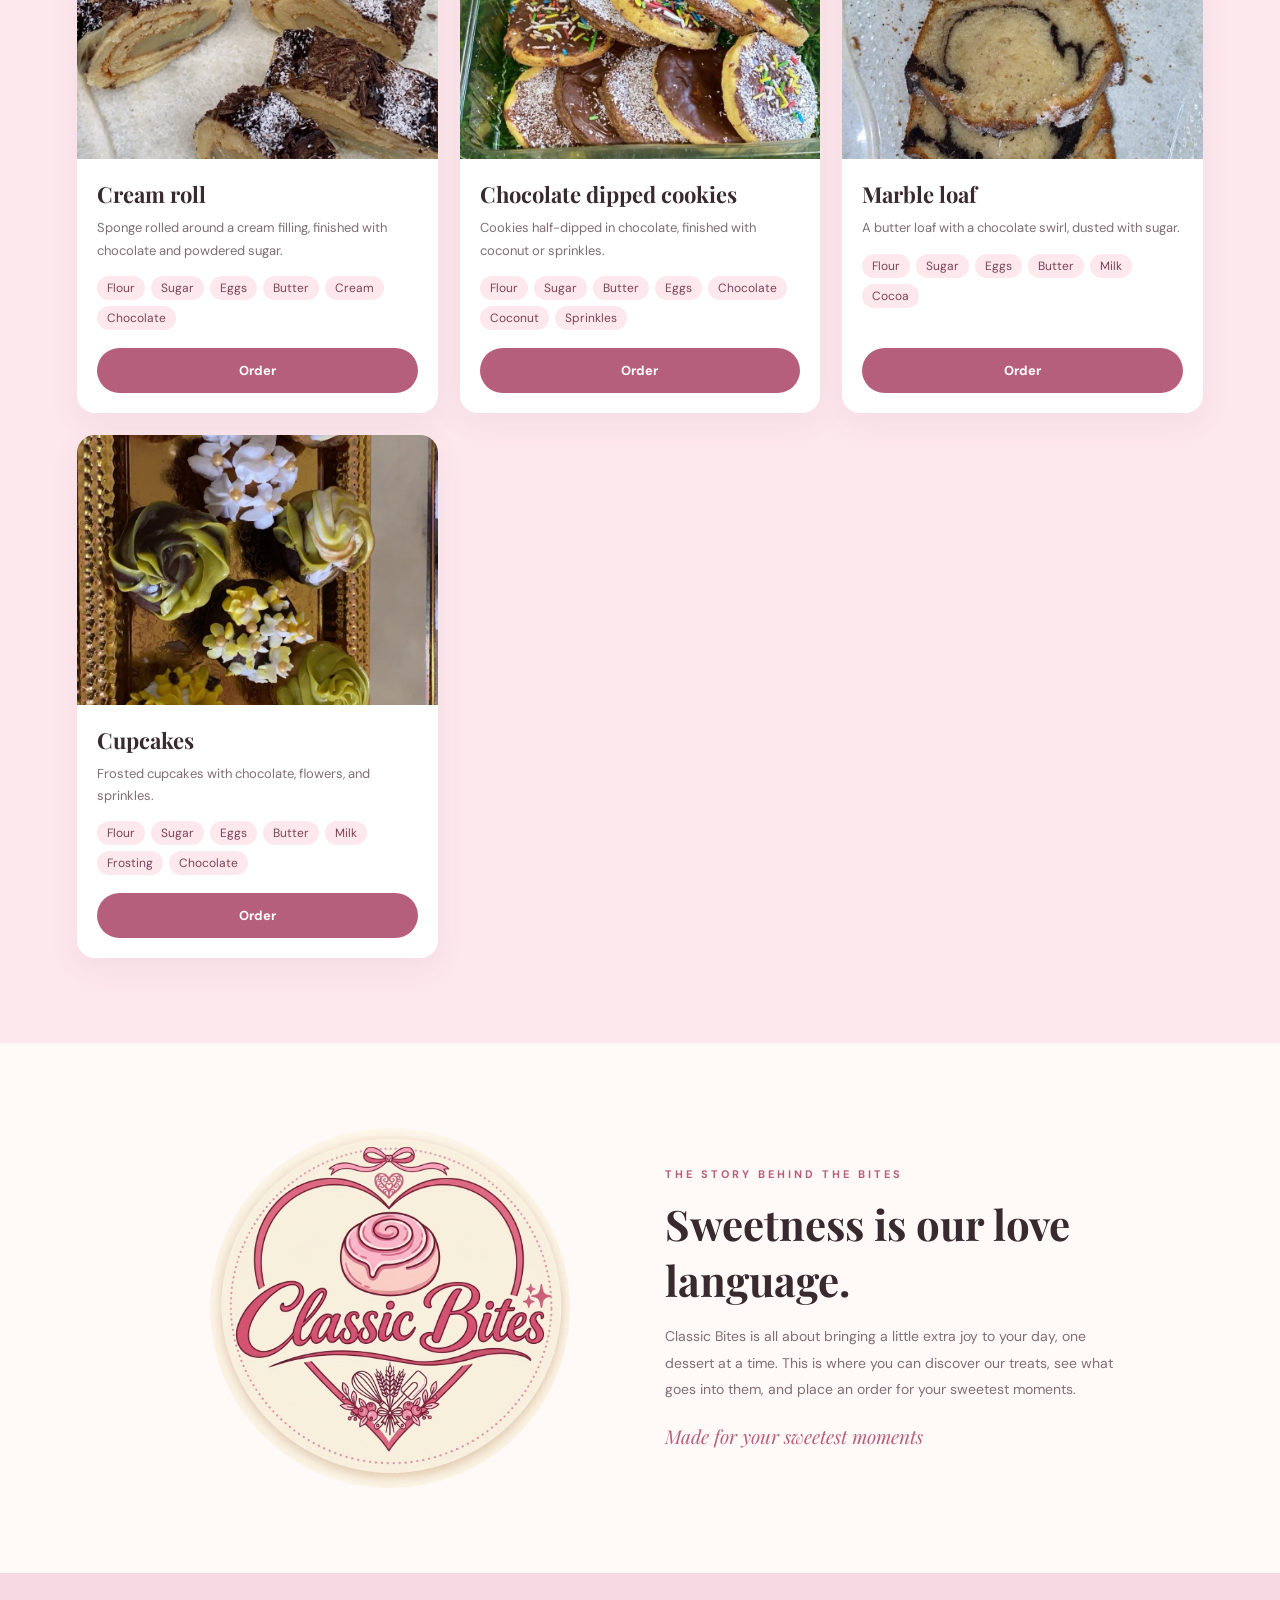
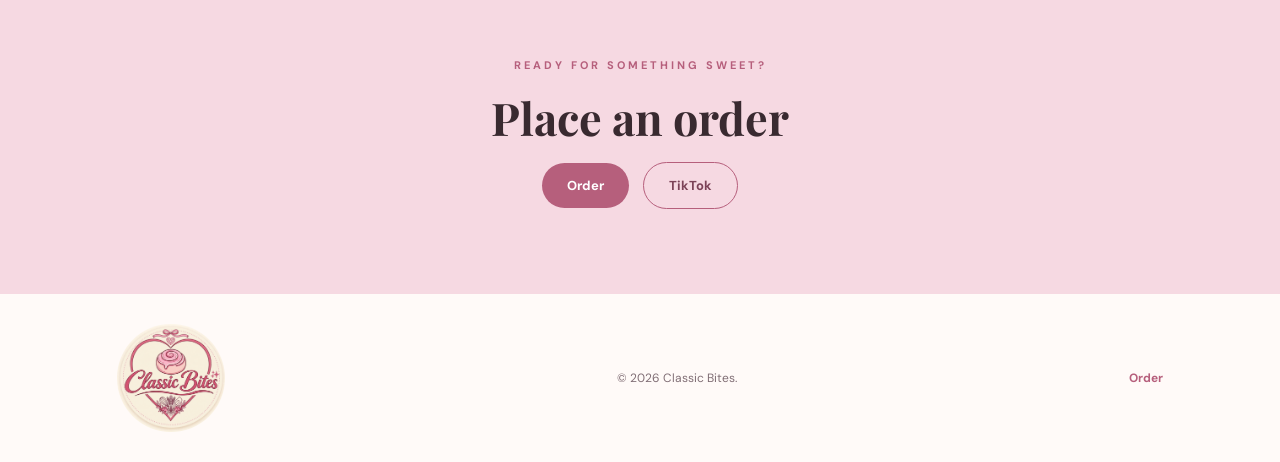
==== commit fe42909a: "Resize the logo into a circle and smooth the hero heart. Co-authored-by: Cursor <cursoragent@cursor." ====
--- a/index.html
+++ b/index.html
@@ -14,6 +14,14 @@
 </head>
 
 <body>
+
+<svg class="heart-defs" width="0" height="0" aria-hidden="true" focusable="false">
+    <defs>
+        <clipPath id="dessert-heart" clipPathUnits="objectBoundingBox">
+            <path d="M0.5 0.97 C0.5 0.97 0.02 0.63 0.02 0.38 C0.02 0.17 0.16 0.025 0.33 0.025 C0.435 0.025 0.485 0.11 0.5 0.2 C0.515 0.11 0.565 0.025 0.67 0.025 C0.84 0.025 0.98 0.17 0.98 0.38 C0.98 0.63 0.5 0.97 0.5 0.97 Z"/>
+        </clipPath>
+    </defs>
+</svg>
 
 <!-- ANNOUNCEMENT -->
 <div class="announcement">
--- a/styles.css
+++ b/styles.css
@@ -1,3 +1,4 @@
+
 * {
   margin: 0;
   padding: 0;
@@ -19,6 +20,8 @@
 img {
   max-width: 100%;
 }
+
+/* ANNOUNCEMENT */
 
 .announcement {
   background: #f8dce5;
@@ -29,6 +32,8 @@
   letter-spacing: 2px;
   text-transform: uppercase;
 }
+
+/* HEADER */
 
 header {
   max-width: 1200px;
@@ -51,6 +56,17 @@
   color: #b65f7c;
 }
 
+/* Header logo image */
+
+.logo img {
+  display: block;
+  width: 158px;
+  height: 158px;
+  object-fit: cover;
+  object-position: center;
+  border-radius: 50%;
+}
+
 nav {
   display: flex;
   gap: 28px;
@@ -60,6 +76,8 @@
 nav a:hover {
   color: #b65f7c;
 }
+
+/* BUTTONS */
 
 .button {
   display: inline-block;
@@ -79,6 +97,8 @@
   transform: translateY(-3px);
 }
 
+/* HERO */
+
 .hero {
   max-width: 1200px;
   margin: auto;
@@ -118,44 +138,35 @@
   margin-bottom: 30px;
 }
 
+/* HEART SLIDESHOW */
+
 .hero-image {
   position: relative;
+  min-width: 0;
+  overflow: visible;
 }
 
 .cycle-frame {
   position: relative;
+  width: 100%;
+  overflow: visible;
+}
+
+.heart-defs {
+  position: absolute;
+  width: 0;
+  height: 0;
 }
 
 .cycle {
   position: relative;
-  width: 115%;
-  height: 560px;
-  margin-left: -7.5%;
+  width: 124%;
+  height: 720px;
+  margin-left: -8%;
   overflow: hidden;
   background: #f6d9e2;
-
-  clip-path: polygon(
-    50% 96%,
-    8% 59%,
-    2% 48%,
-    0% 36%,
-    2% 24%,
-    9% 13%,
-    20% 7%,
-    31% 7%,
-    41% 12%,
-    50% 23%,
-    59% 12%,
-    69% 7%,
-    80% 7%,
-    91% 13%,
-    98% 24%,
-    100% 36%,
-    98% 48%,
-    92% 59%
-  );
-}
-
+  clip-path: url(#dessert-heart);
+}
 
 .cycle-slide {
   position: absolute;
@@ -175,9 +186,11 @@
   object-fit: cover;
 }
 
+/* SLIDESHOW ARROWS */
+
 .cycle-btn {
   position: absolute;
-  top: 50%;
+  top: 44%;
   z-index: 2;
   transform: translateY(-50%);
   width: 42px;
@@ -191,14 +204,21 @@
   box-shadow: 0 8px 20px #8b536030;
 }
 
-.cycle-btn.prev { left: 14px; }
-.cycle-btn.next { right: 14px; }
+.cycle-btn.prev {
+  left: 14px;
+}
+
+.cycle-btn.next {
+  right: 14px;
+}
+
+/* SLIDESHOW DOTS */
 
 .cycle-dots {
   position: absolute;
   left: 0;
   right: 0;
-  bottom: 16px;
+  bottom: 35px;
   z-index: 2;
   display: flex;
   justify-content: center;
@@ -220,6 +240,8 @@
   background: #b65f7c;
 }
 
+/* SLIDESHOW CAPTION */
+
 .cycle-caption {
   margin-top: 14px;
   text-align: center;
@@ -228,24 +250,30 @@
   color: #7c4358;
 }
 
+/* BAKED WITH LOVE STAMP */
+
 .stamp {
   position: absolute;
-  bottom: 20px;
-  left: -25px;
-  z-index: 2;
+  bottom: 25px;
+  left: -15px;
+  z-index: 3;
   background: #fffaf8;
   color: #b65f7c;
-  width: 110px;
-  height: 110px;
+  width: 125px;
+  height: 125px;
   border-radius: 50%;
   display: grid;
   place-items: center;
   text-align: center;
   font-family: 'Playfair Display', serif;
-  font-size: 16px;
+  font-size: 17px;
+  line-height: 1.3;
   transform: rotate(-10deg);
   border: 1px solid #f0d7df;
-}
+  box-shadow: 0 8px 25px #8b536020;
+}
+
+/* SECTIONS */
 
 .section {
   padding: 85px 6%;
@@ -268,6 +296,8 @@
   line-height: 1.8;
   font-size: 14px;
 }
+
+/* GALLERY */
 
 .gallery {
   max-width: 1150px;
@@ -337,6 +367,8 @@
   text-align: center;
 }
 
+/* ABOUT SECTION */
+
 .about {
   max-width: 950px;
   margin: auto;
@@ -354,6 +386,19 @@
   border-radius: 20px;
 }
 
+/* Keep the story logo from being cropped */
+
+.about img[src*="Logo"] {
+  width: min(100%, 360px);
+  height: auto;
+  aspect-ratio: 1;
+  max-height: none;
+  object-fit: cover;
+  object-position: center;
+  border-radius: 50%;
+  justify-self: center;
+}
+
 .about h2 {
   font-size: 42px;
   margin: 15px 0;
@@ -372,6 +417,8 @@
   font-style: italic;
   margin-top: 20px;
 }
+
+/* CALL TO ACTION */
 
 .cta {
   background: #f6d9e2;
@@ -400,6 +447,8 @@
 .cta .button + .button:hover {
   background: #fffaf8;
 }
+
+/* FOOTER */
 
 footer {
   max-width: 1200px;
@@ -413,10 +462,18 @@
   font-size: 12px;
 }
 
+footer .logo img {
+  width: 108px;
+  height: 108px;
+  display: block;
+}
+
 .social {
   color: #b65f7c;
   font-weight: bold;
 }
+
+/* ORDER PAGE */
 
 .order-wrap {
   max-width: 640px;
@@ -488,39 +545,52 @@
   display: block;
 }
 
+/* TABLET AND MOBILE */
+
 @media (max-width: 760px) {
-  .cycle {
-    height: 350px;
-  }
   header {
     justify-content: center;
+  }
+
+  .logo img {
+    width: 132px;
+    height: 132px;
   }
 
   nav {
     width: 100%;
     justify-content: center;
     gap: 18px;
+    flex-wrap: wrap;
   }
 
   .hero {
     grid-template-columns: 1fr;
     gap: 35px;
+    padding-top: 25px;
   }
 
   .hero-image {
     order: -1;
+    width: 100%;
   }
 
   .cycle {
-    height: 350px;
+    width: 100%;
+    height: 500px;
+    margin-left: 0;
+  }
+
+  .cycle-dots {
+    bottom: 25px;
   }
 
   .stamp {
-    left: 8px;
-    bottom: 16px;
-    width: 90px;
-    height: 90px;
-    font-size: 14px;
+    left: 5px;
+    bottom: 20px;
+    width: 105px;
+    height: 105px;
+    font-size: 15px;
   }
 
   .gallery {
@@ -532,6 +602,16 @@
     grid-template-columns: 1fr;
   }
 
+  .about img {
+    height: 300px;
+  }
+
+  .about img[src*="Logo"] {
+    width: min(86%, 280px);
+    height: auto;
+    max-height: none;
+  }
+
   .cta .button + .button {
     margin: 12px 0 0;
   }
@@ -541,6 +621,37 @@
     text-align: center;
   }
 }
+
+/* SMALL PHONES */
+
+@media (max-width: 420px) {
+  .cycle {
+    height: 420px;
+  }
+
+  .stamp {
+    width: 90px;
+    height: 90px;
+    font-size: 13px;
+    left: 0;
+    bottom: 15px;
+  }
+
+  nav {
+    gap: 13px;
+    font-size: 12px;
+  }
+
+  .section {
+    padding: 65px 6%;
+  }
+
+  .order-card {
+    padding: 25px 20px;
+  }
+}
+
+/* REDUCED MOTION */
 
 @media (prefers-reduced-motion: reduce) {
   * {
